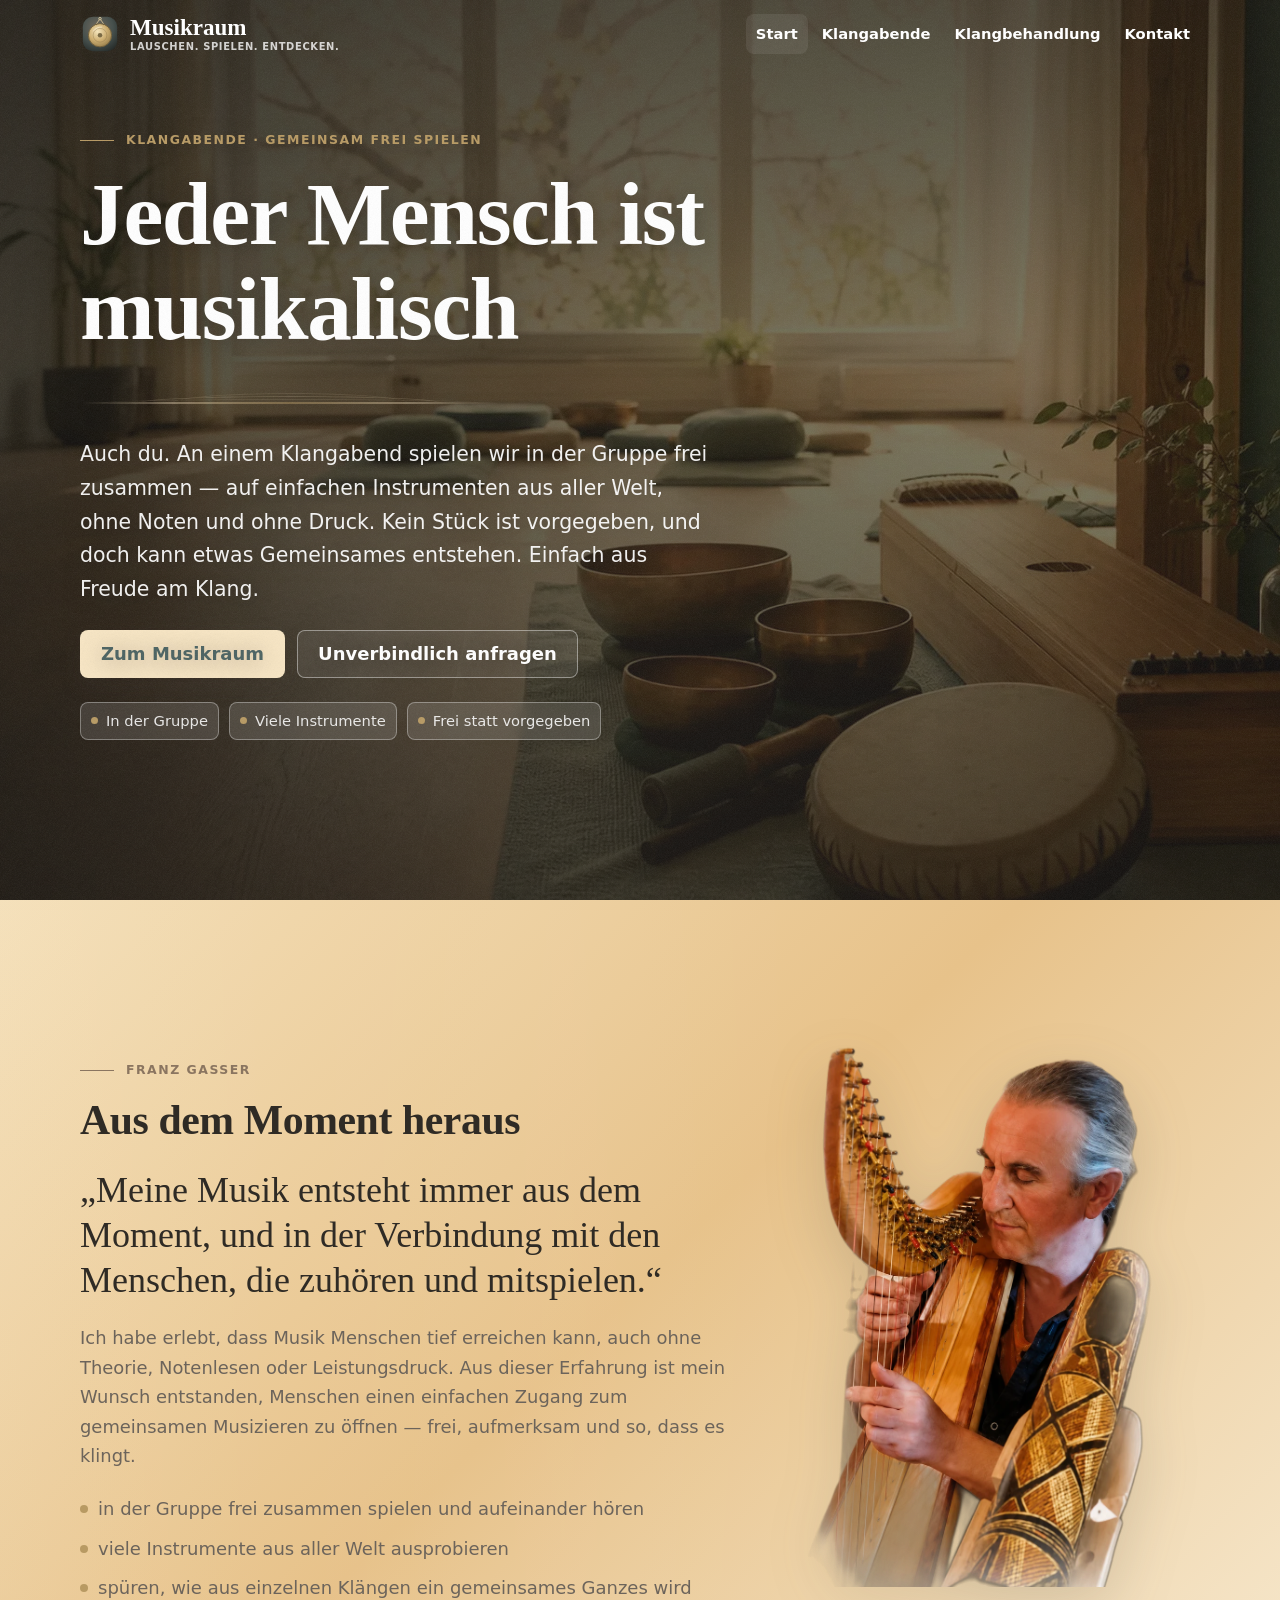
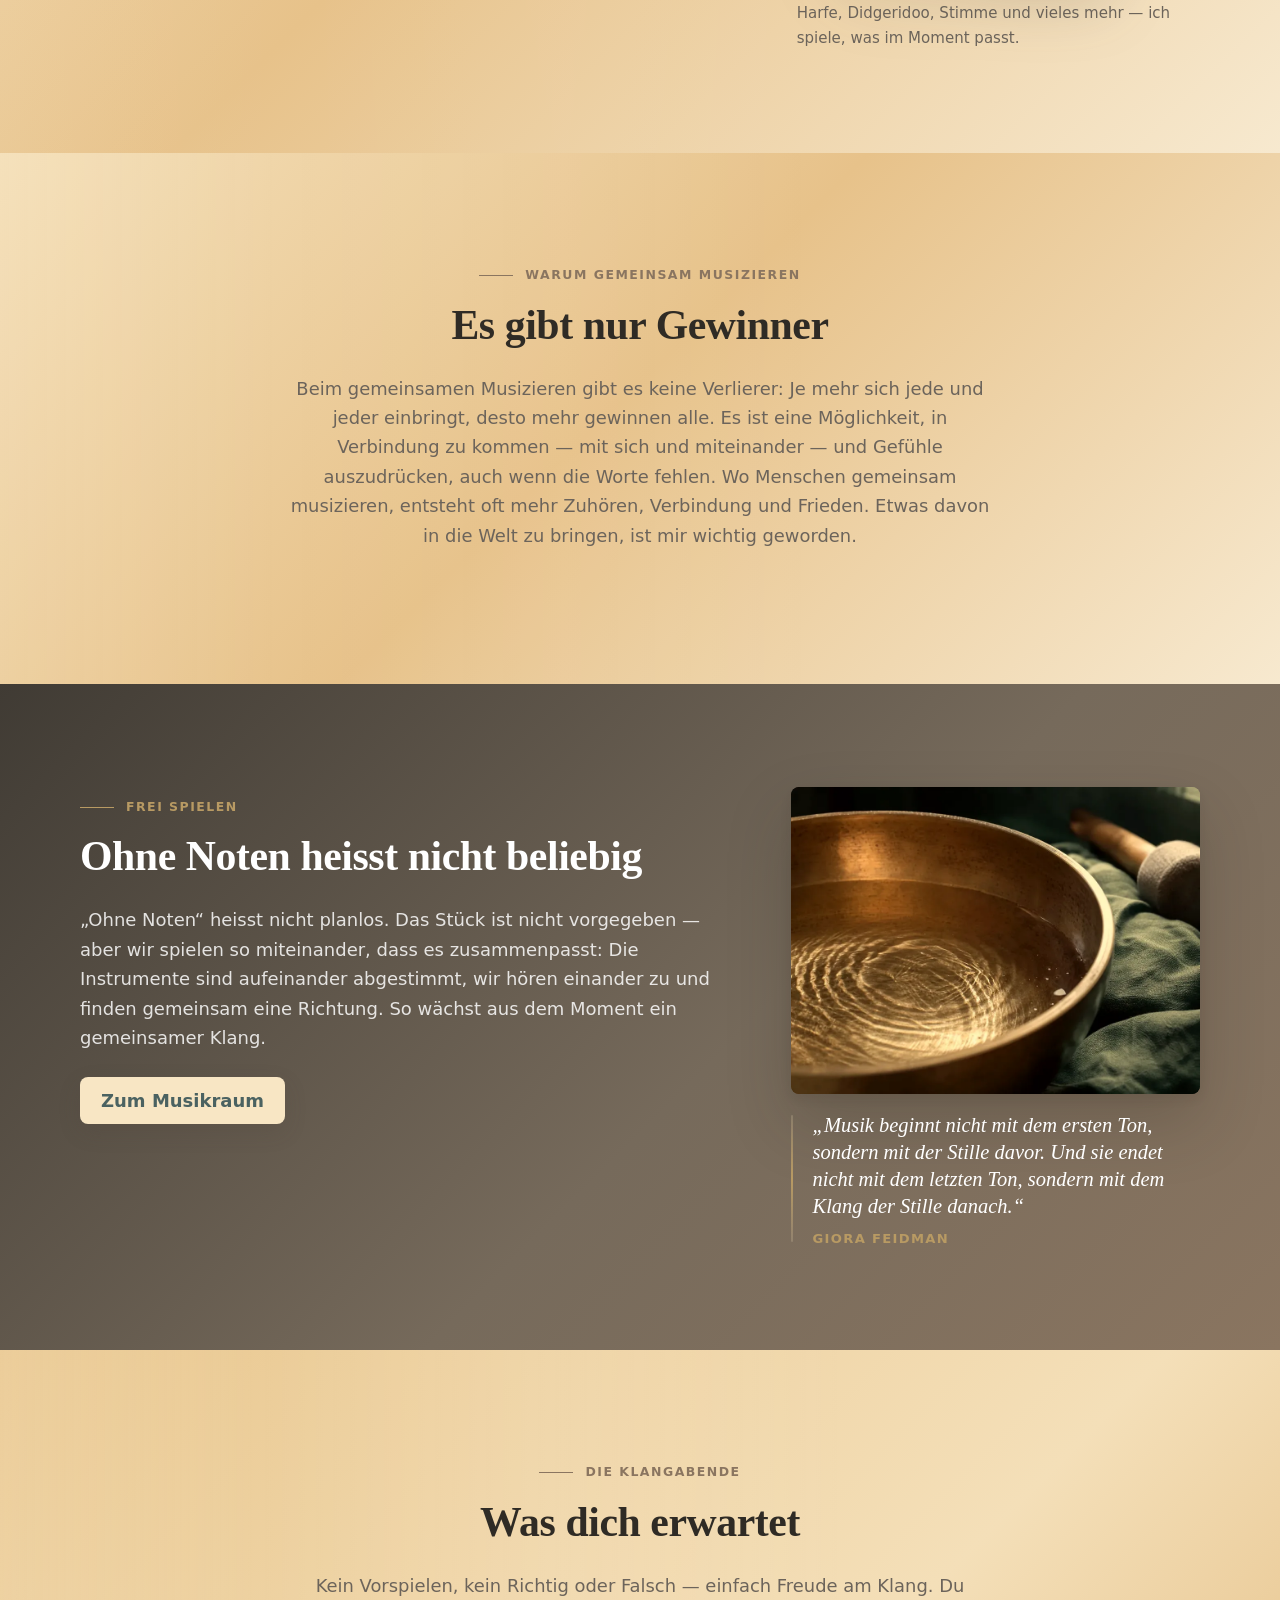
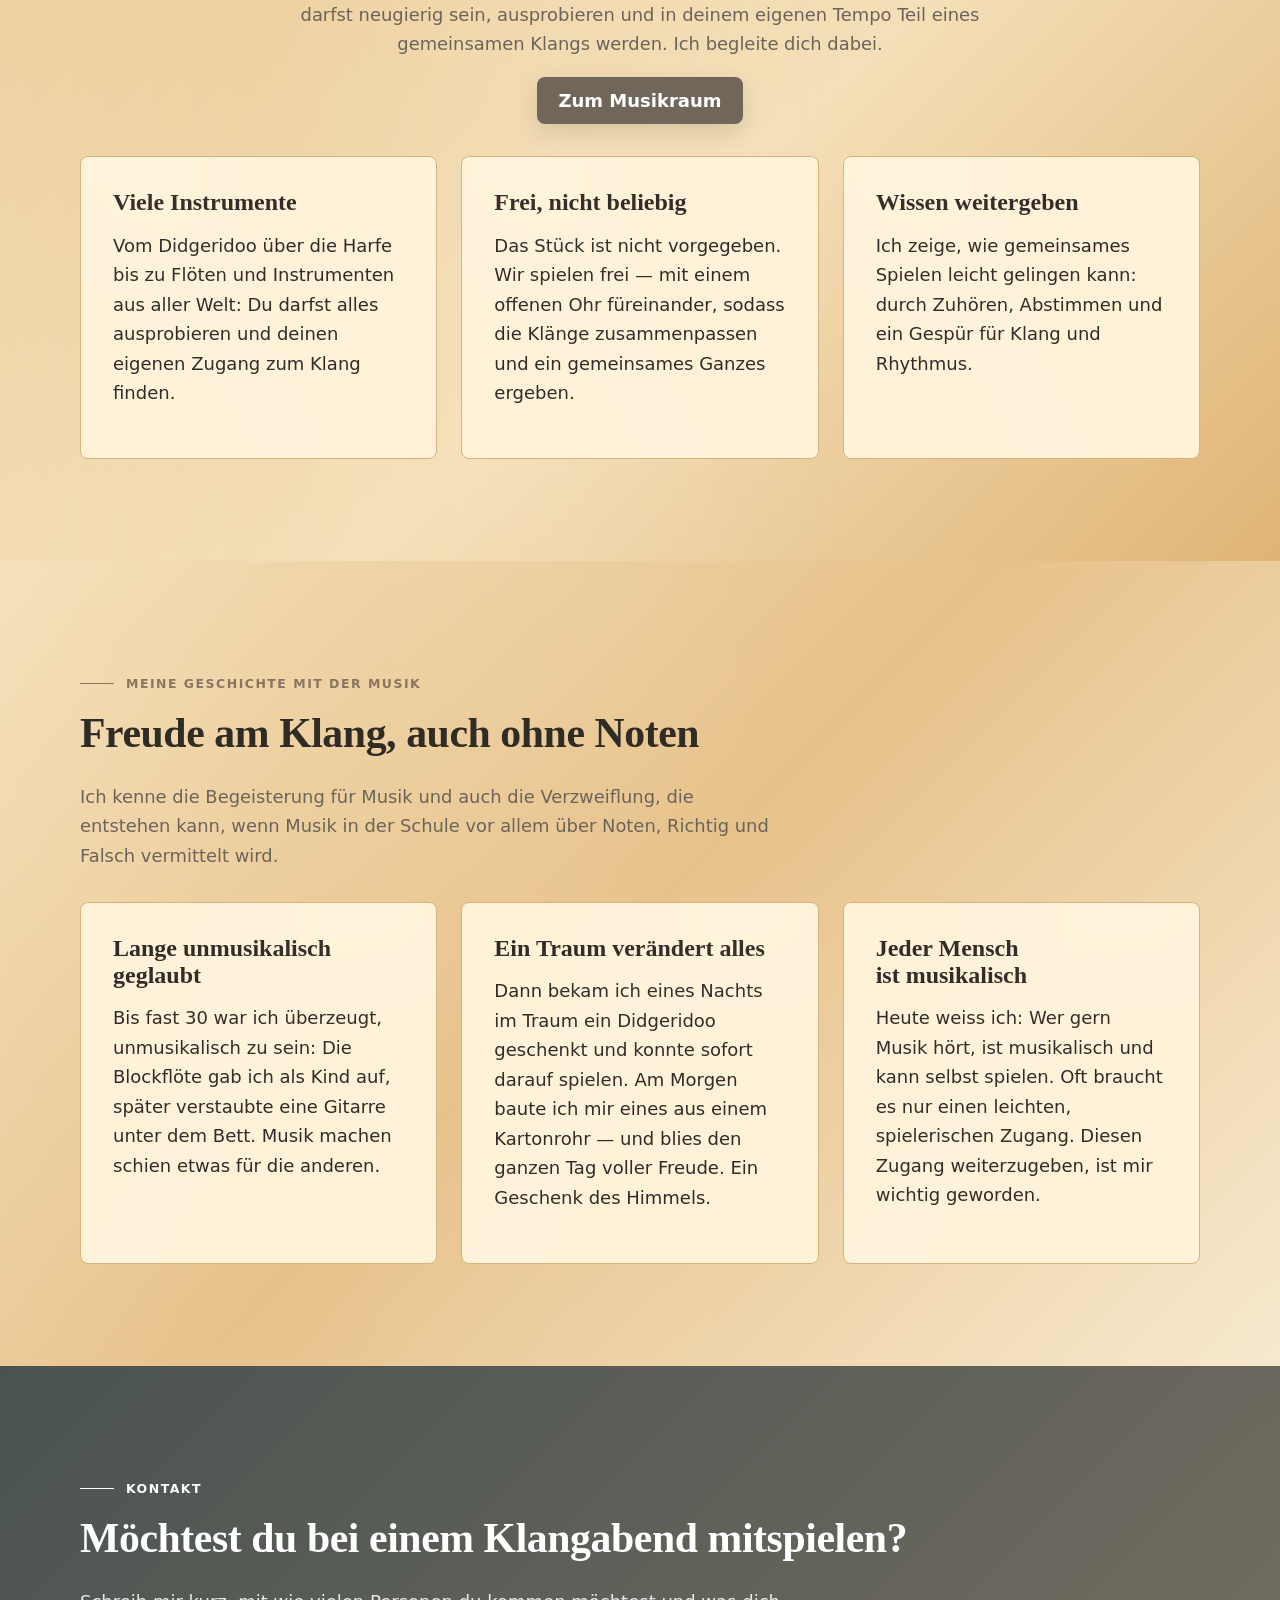
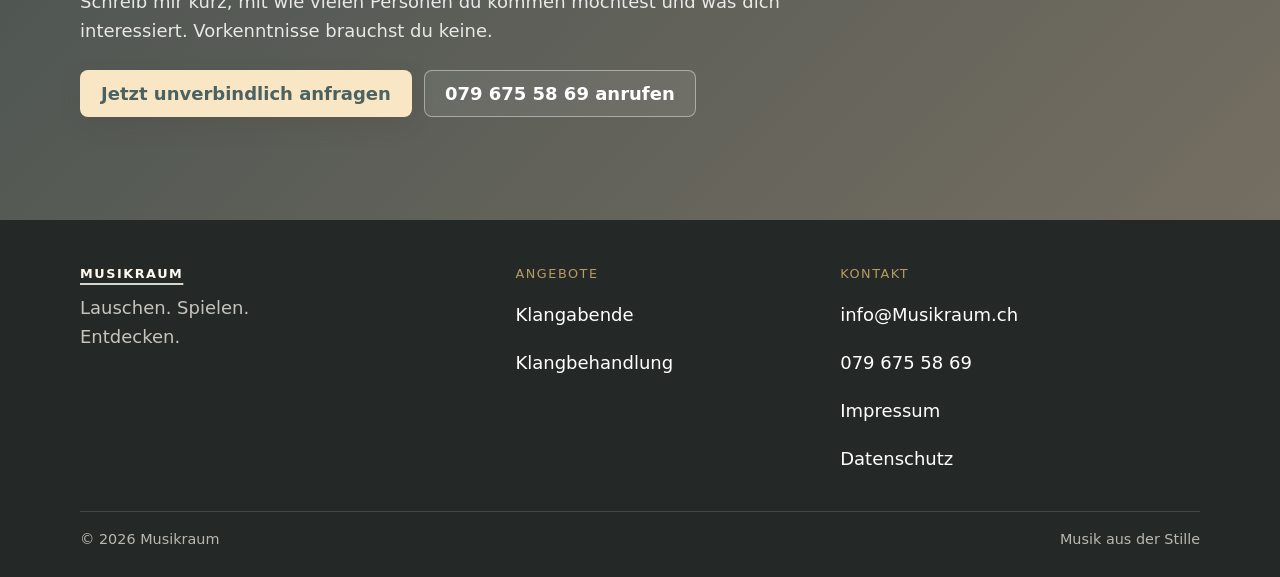
==== index.html @ 071a97ff "Add files via upload" ====
﻿<!DOCTYPE html>
<html lang="de-CH">
<head>
<meta charset="UTF-8">
<meta name="viewport" content="width=device-width, initial-scale=1.0, viewport-fit=cover">
<meta name="theme-color" content="#f6f1e9">
<title>Musikraum | Gemeinsam frei spielen mit Franz Gasser</title>
<meta name="description" content="Franz Gassers Klangabende in Brügg: in der Gruppe viele Instrumente aus aller Welt ausprobieren, aufeinander hören und frei zusammen spielen — einfach aus Freude am Klang.">
<link rel="canonical" href="https://Musikraum.ch/">
<meta property="og:locale" content="de_CH">
<meta property="og:type" content="website">
<meta property="og:title" content="Musikraum | Gemeinsam frei spielen mit Franz Gasser">
<meta property="og:description" content="An den Klangabenden gemeinsam frei spielen: viele Instrumente aus aller Welt ausprobieren, aufeinander hören und einen gemeinsamen Klang entstehen lassen.">
<meta property="og:url" content="https://Musikraum.ch/">
<meta property="og:site_name" content="Musikraum">
<meta property="og:image" content="https://Musikraum.ch/assets/photos/og-klangwelten-wood.jpg?v=3">
<link rel="preload" as="image" href="/assets/photos/hero-klangraum-wood.webp?v=3" type="image/webp">
<link rel="icon" type="image/svg+xml" href="/assets/favicon.svg?v=6">
<link rel="apple-touch-icon" sizes="180x180" href="/assets/apple-touch-icon.png?v=6">
<link rel="manifest" href="/manifest.json">
<script type="application/ld+json">
{
  "@context": "https://schema.org",
  "@type": "ProfessionalService",
  "@id": "https://Musikraum.ch/#business",
  "name": "Musikraum — gemeinsam frei spielen",
  "description": "Klangabende zum gemeinsamen, freien Spielen — viele Instrumente aus aller Welt in Franz Gassers Musikraum in Brügg.",
  "url": "https://Musikraum.ch/",
  "email": "info@Musikraum.ch",
  "telephone": "+41 79 675 58 69",
  "address": {"@type": "PostalAddress", "streetAddress": "Bielstrasse 44", "postalCode": "2555", "addressLocality": "Brügg", "addressCountry": "CH"},
  "image": "https://Musikraum.ch/assets/photos/og-klangwelten-wood.jpg?v=3",
  "slogan": "Lauschen. Spielen. Entdecken.",
  "makesOffer": [
    {
      "@type": "Offer",
      "itemOffered": {
        "@type": "Service",
        "name": "Klangabende — gemeinsam frei spielen",
        "description": "Klangabende in der Gruppe: viele Instrumente aus aller Welt ausprobieren, aufeinander hören und frei zusammen spielen in Franz Gassers Musikraum.",
        "url": "https://Musikraum.ch/Klangabende/"
      }
    }
  ]
}
</script>
<link rel="stylesheet" href="/assets/klang.css?v=68">
</head>
<body>
<a class="skip-link" href="#main">Zum Inhalt springen</a>
<header class="site-header">
  <div class="container site-header__inner">
    <a class="brand" href="/">
      <span class="brand__mark" aria-hidden="true"></span>
      <span class="brand__text"><span class="brand__name">Musikraum</span><span class="brand__sub">Lauschen. Spielen. Entdecken.</span></span>
    </a>
    <button class="nav-toggle" type="button" aria-controls="mobile-menu" aria-label="Menue oeffnen" aria-expanded="false"><span></span><span></span><span></span></button><span class="mobile-menu-backdrop" aria-hidden="true"></span><nav class="mobile-menu" aria-hidden="true" id="mobile-menu" aria-label="Mobile Navigation" hidden>
      <a href="/" aria-current="page">Start</a>
      <a href="/Klangabende/">Klangabende</a><a href="/angebote/klangbehandlung/">Klangbehandlung</a>
      <a href="#kontakt">Kontakt</a>
    </nav><nav class="nav" id="primary-navigation" aria-label="Hauptnavigation">
      <a href="/" aria-current="page">Start</a>
      <a href="/Klangabende/">Klangabende</a><a href="/angebote/klangbehandlung/">Klangbehandlung</a>
      <a href="#kontakt">Kontakt</a>
    </nav>
  </div>
</header>
<main id="main">
  <section class="hero">
    <div class="container hero__grid">
      <div class="hero__inner">
        <span class="eyebrow">Klangabende · gemeinsam frei spielen</span>
        <h1 class="hero__title">Jeder Mensch ist <span class="hero__title-word">musikalisch</span></h1>
        <div class="hero__resonance" aria-hidden="true"><span></span><span></span><span></span></div>
        <p class="hero__lead">Auch du. An einem Klangabend spielen wir in der Gruppe frei zusammen — auf einfachen Instrumenten aus aller Welt, ohne Noten und ohne Druck. Kein Stück ist vorgegeben, und doch kann etwas Gemeinsames entstehen. Einfach aus Freude am Klang.</p>
        <div class="hero__actions">
          <a class="btn btn--primary" href="/Klangabende/">Zum Musikraum</a>
          <a class="btn btn--ghost" href="#kontakt">Unverbindlich anfragen</a>
        </div>
        <div class="hero__notes" aria-label="Die Klangabende auf einen Blick">
          <span>In der Gruppe</span>
          <span>Viele Instrumente</span>
          <span>Frei statt vorgegeben</span>
        </div>
      </div>
    </div>
  </section>

  <section class="section welcome" aria-labelledby="welcome-title">
    <div class="container">
      <div class="welcome__text">
        <span class="eyebrow">Franz Gasser</span>
        <h2 id="welcome-title">Aus dem Moment heraus</h2>
        <p class="welcome__quote">„Meine Musik entsteht immer aus dem Moment, und in der Verbindung mit den Menschen, die zuhören und mitspielen.“</p>
        <p class="lead">Ich habe erlebt, dass Musik Menschen tief erreichen kann, auch ohne Theorie, Notenlesen oder Leistungsdruck. Aus dieser Erfahrung ist mein Wunsch entstanden, Menschen einen einfachen Zugang zum gemeinsamen Musizieren zu öffnen — frei, aufmerksam und so, dass es klingt.</p>
        <ul class="moment-list">
          <li>in der Gruppe frei zusammen spielen und aufeinander hören</li>
          <li>viele Instrumente aus aller Welt ausprobieren</li>
          <li>spüren, wie aus einzelnen Klängen ein gemeinsames Ganzes wird</li>
        </ul>
      </div>
      <figure class="welcome__image welcome__image--cutout">
        <img src="/assets/photos/franz-gasser-harfe-didgeridoo-cutout.webp?v=2" width="866" height="1255" alt="Franz Gasser mit Harfe und Didgeridoo" loading="lazy" decoding="async">
        <figcaption class="welcome__caption">Harfe, Didgeridoo, Stimme und vieles mehr — ich spiele, was im Moment passt.</figcaption>
      </figure>
    </div>
  </section>

  <section class="section"><div class="container">
    <div class="section-head section-head--center">
      <span class="eyebrow">Warum gemeinsam musizieren</span>
      <h2>Es gibt nur Gewinner</h2>
      <p class="lead">Beim gemeinsamen Musizieren gibt es keine Verlierer: Je mehr sich jede und jeder einbringt, desto mehr gewinnen alle. Es ist eine Möglichkeit, in Verbindung zu kommen — mit sich und miteinander — und Gefühle auszudrücken, auch wenn die Worte fehlen. Wo Menschen gemeinsam musizieren, entsteht oft mehr Zuhören, Verbindung und Frieden. Etwas davon in die Welt zu bringen, ist mir wichtig geworden.</p>
    </div>
  </div></section>

  <section class="sound-band" aria-labelledby="frei-title">
    <div class="container">
      <div>
        <span class="eyebrow">Frei spielen</span>
        <h2 id="frei-title">Ohne Noten heisst nicht beliebig</h2>
        <p>„Ohne Noten“ heisst nicht planlos. Das Stück ist nicht vorgegeben — aber wir spielen so miteinander, dass es zusammenpasst: Die Instrumente sind aufeinander abgestimmt, wir hören einander zu und finden gemeinsam eine Richtung. So wächst aus dem Moment ein gemeinsamer Klang.</p>
        <div class="hero__actions"><a class="btn btn--primary" href="/Klangabende/">Zum Musikraum</a></div>
      </div>
      <figure class="sound-band__media">
        <picture>
          <source srcset="/assets/photos/obertoene-klangschale-wood.webp?v=3" type="image/webp">
          <img src="/assets/photos/obertoene-klangschale-wood.jpg?v=3" width="1000" height="750" alt="Klangschale mit sichtbaren Schwingungen" loading="lazy" decoding="async">
        </picture>
        <figcaption class="quote quote--moment">„Musik beginnt nicht mit dem ersten Ton, sondern mit der Stille davor. Und sie endet nicht mit dem letzten Ton, sondern mit dem Klang der Stille danach.“<br><span class="quote__credit">Giora Feidman</span></figcaption>
      </figure>
    </div>
  </section>

  <section class="section section--soft" id="angebote" aria-labelledby="Seminar-title">
    <div class="container">
      <div class="section-head section-head--center">
        <span class="eyebrow">Die Klangabende</span>
        <h2 id="Seminar-title">Was dich erwartet</h2>
        <p class="lead">Kein Vorspielen, kein Richtig oder Falsch — einfach Freude am Klang. Du darfst neugierig sein, ausprobieren und in deinem eigenen Tempo Teil eines gemeinsamen Klangs werden. Ich begleite dich dabei.</p>
        <a class="btn btn--primary" href="/Klangabende/">Zum Musikraum</a>
      </div>
      <div class="grid grid--3">
        <article class="card">
          <h3>Viele Instrumente</h3>
          <p>Vom Didgeridoo über die Harfe bis zu Flöten und Instrumenten aus aller Welt: Du darfst alles ausprobieren und deinen eigenen Zugang zum Klang finden.</p>
        </article>
        <article class="card">
          <h3>Frei, nicht beliebig</h3>
          <p>Das Stück ist nicht vorgegeben. Wir spielen frei — mit einem offenen Ohr füreinander, sodass die Klänge zusammenpassen und ein gemeinsames Ganzes ergeben.</p>
        </article>
        <article class="card">
          <h3>Wissen weitergeben</h3>
          <p>Ich zeige, wie gemeinsames Spielen leicht gelingen kann: durch Zuhören, Abstimmen und ein Gespür für Klang und Rhythmus.</p>
        </article>
      </div>
    </div>
  </section>

  <section class="section" aria-labelledby="franz-musik-title">
    <div class="container">
      <div class="section-head">
        <span class="eyebrow">Meine Geschichte mit der Musik</span>
        <h2 id="franz-musik-title">Freude am Klang, auch ohne Noten</h2>
        <p class="lead">Ich kenne die Begeisterung für Musik und auch die Verzweiflung, die entstehen kann, wenn Musik in der Schule vor allem über Noten, Richtig und Falsch vermittelt wird.</p>
      </div>
      <div class="grid grid--3">
        <article class="card">
          <h3>Lange unmusikalisch geglaubt</h3>
          <p>Bis fast 30 war ich überzeugt, unmusikalisch zu sein: Die Blockflöte gab ich als Kind auf, später verstaubte eine Gitarre unter dem Bett. Musik machen schien etwas für die anderen.</p>
        </article>
        <article class="card">
          <h3>Ein Traum verändert alles</h3>
          <p>Dann bekam ich eines Nachts im Traum ein Didgeridoo geschenkt und konnte sofort darauf spielen. Am Morgen baute ich mir eines aus einem Kartonrohr — und blies den ganzen Tag voller Freude. Ein Geschenk des Himmels.</p>
        </article>
        <article class="card">
          <h3>Jeder Mensch ist musikalisch</h3>
          <p>Heute weiss ich: Wer gern Musik hört, ist musikalisch und kann selbst spielen. Oft braucht es nur einen leichten, spielerischen Zugang. Diesen Zugang weiterzugeben, ist mir wichtig geworden.</p>
        </article>
      </div>
    </div>
  </section>

  <section class="cta" id="kontakt" aria-labelledby="kontakt-title">
    <div class="container">
      <span class="eyebrow">Kontakt</span>
      <h2 id="kontakt-title">Möchtest du bei einem Klangabend mitspielen?</h2>
      <p>Schreib mir kurz, mit wie vielen Personen du kommen möchtest und was dich interessiert. Vorkenntnisse brauchst du keine.</p>
      <div class="hero__actions">
        <a class="btn btn--primary" href="mailto:info@Musikraum.ch?subject=Anfrage%20Klangabende%20Musikraum&body=Hallo%0D%0A%0D%0Aich%20interessiere%20mich%20f%C3%BCr%20die%20Klangabende.%0D%0A%0D%0AAnzahl%20Personen%3A%20%0D%0AWunschtermin%20%2F%20Zeitraum%3A%20%0D%0A%0D%0AFrage%20%2F%20Anliegen%3A%20%0D%0A%0D%0AFreundliche%20Gr%C3%BCsse">Jetzt unverbindlich anfragen</a>
        <a class="btn btn--ghost" href="tel:+41796755869">079 675 58 69 anrufen</a>
      </div>
    </div>
  </section>
</main>
<footer class="site-footer">
  <div class="container">
    <div class="footer-grid">
      <div class="footer-brand">
        <p class="footer-heading"><a class="footer-home" href="/" aria-current="page">Musikraum</a></p>
        <p>Lauschen. Spielen. Entdecken.</p>
      </div>
      <nav aria-label="Footer Angebote"><p class="footer-heading">Angebote</p><p><a href="/Klangabende/">Klangabende</a><a href="/angebote/klangbehandlung/">Klangbehandlung</a></p></nav>
      <nav aria-label="Footer Kontakt und Recht">
        <p class="footer-heading">Kontakt</p>
        <p><a href="mailto:info@Musikraum.ch">info@Musikraum.ch</a><a href="tel:+41796755869">079 675 58 69</a><a href="/impressum.html">Impressum</a><a href="/datenschutz.html">Datenschutz</a></p>
      </nav>
    </div>
    <div class="footer-bottom"><span>© <span id="year">2026</span> Musikraum</span><span>Musik aus der Stille</span></div>
  </div>
</footer>
<script defer src="/assets/site.js?v=2"></script>
<script defer src="https://app.gasserwerk.ch/tracker.js" data-api-key="cmpzc204i0001nn2wg8k3ssg3"></script>
<script defer src="https://app.gasserwerk.ch/widget.js" data-api-key="cmpzc204i0001nn2wg8k3ssg3" data-mode="fab"></script>
</body>
</html>
---- assets/klang.css ----
/* =====================================================================
   RESPONSIVE-METHODE (verbindlich) — damit Optimierungen auf ALLEN Screens greifen
   1) Fluid zuerst: Grössen/Abstände via clamp() — skaliert ohne Breakpoint.
   2) Nur ZWEI Breakpoints, sonst keine:
        @media(max-width:920px)  Tablet/Touch: Layout stapelt, Nav wird mobil,
                                 grid--3 -> 2 Spalten, grid-12/splits -> 1 Spalte,
                                 feste Hintergründe -> absolut, Grain/Sheen sanfter.
        @media(max-width:560px)  Phone: Karten-Grids -> 1 Spalte, Phone-Feinschliff.
   3) Eine Optimierung gilt für ALLE betroffenen Komponenten gemeinsam
      (nicht pro Einzel-Breakpoint duplizieren, keine neuen Schwellen erfinden).
   Guard: node _workshop/scripts/check-breakpoints.js  (läuft auch in validate-html.js)
   ===================================================================== */
*,*::before,*::after{box-sizing:border-box}
:root{--grain:url("data:image/svg+xml,%3Csvg%20xmlns%3D'http%3A%2F%2Fwww.w3.org%2F2000%2Fsvg'%20width%3D'160'%20height%3D'160'%3E%3Cfilter%20id%3D'g'%3E%3CfeTurbulence%20type%3D'fractalNoise'%20baseFrequency%3D'1.4'%20numOctaves%3D'2'%20stitchTiles%3D'stitch'%2F%3E%3CfeColorMatrix%20type%3D'saturate'%20values%3D'0'%2F%3E%3C%2Ffilter%3E%3Crect%20width%3D'100%25'%20height%3D'100%25'%20filter%3D'url(%23g)'%2F%3E%3C%2Fsvg%3E");
  --ink:#2f2b25;--muted:#6c645b;--paper:#f1d9ad;--paper-soft:#e6c48d;--surface:#fff3dd;
  --forest:#70675a;--forest-dark:#403b34;--moss:#9d998b;--clay:#8a7560;--gold:#b89a63;--accent:#587271;--accent-dark:#4b6261;
  --cream:#f8e6c4;--border:#d3b47e;--radius:8px;--header-h:68px;--reading-measure:64ch;--section-py:clamp(64px,8vw,118px);--s-1:4px;--s-2:8px;--s-3:12px;--s-4:16px;--s-5:24px;--s-6:32px;--s-7:48px;--s-8:64px;--s-9:96px;--s-10:128px;--golden:1.618;
  --shadow:0 2px 6px rgba(74,65,56,.05),0 14px 36px rgba(74,65,56,.11);--shadow-strong:0 4px 12px rgba(42,35,28,.09),0 28px 64px rgba(42,35,28,.22);
  --font-display:"Iowan Old Style","Palatino Linotype",Palatino,Georgia,"Times New Roman",serif;
  --font-body:system-ui,-apple-system,BlinkMacSystemFont,"Segoe UI",Roboto,Arial,sans-serif;
  --hero-overlay:linear-gradient(90deg,rgba(20,19,17,.76),rgba(34,29,24,.56) 48%,rgba(20,19,17,.42)),linear-gradient(180deg,rgba(20,19,17,.56),rgba(20,19,17,.18) 42%,rgba(20,19,17,.52));
}
html{scroll-behavior:smooth;overscroll-behavior:none;scroll-padding-top:calc(var(--header-h) + var(--s-3));overflow-x:hidden}
body{margin:0;max-width:100%;overflow-x:hidden;font-family:var(--font-body);font-size:18px;line-height:1.64;color:var(--ink);background:linear-gradient(90deg,rgba(255,250,238,0.184),transparent 18%,rgba(255,244,222,0.104) 34%,transparent 56%),linear-gradient(135deg,#f6e4c2,#e8c38b 42%,#f7e8cb 70%,#dfb878);-webkit-font-smoothing:antialiased;text-rendering:optimizeLegibility}
a{color:var(--accent);text-decoration:none}
a:hover{text-decoration:underline;text-underline-offset:3px}
img,svg{display:block;max-width:100%}
picture{display:block}
.container{width:min(1120px,calc(100% - 40px));margin:0 auto}
.skip-link{position:fixed;left:12px;top:12px;z-index:100;transform:translateY(-140%);display:inline-flex;align-items:center;min-height:44px;padding:10px 14px;background:var(--forest-dark);color:white;border-radius:var(--radius)}
.skip-link:focus{transform:translateY(0)}
.site-header{--header-bg:0;--header-line:0;--header-shadow:0;--header-blur:0px;--header-text:255,255,255;--header-muted:255,255,255;--mobile-nav:0;position:fixed;top:0;left:0;right:0;z-index:1000;background:rgba(248,230,196,var(--header-bg));border-bottom:1px solid rgba(180,129,65,var(--header-line));box-shadow:0 8px 24px rgba(42,35,28,var(--header-shadow));transition:background-color .08s linear,border-color .08s linear,box-shadow .08s linear;backdrop-filter:blur(var(--header-blur));-webkit-backdrop-filter:blur(var(--header-blur))}
.site-header__inner{min-height:68px;display:flex;align-items:center;gap:24px}
.brand{display:flex;align-items:center;gap:10px;min-height:44px;color:rgb(var(--header-text));font-weight:700;min-width:max-content;transition:color .12s linear}
.brand:hover{text-decoration:none}
.brand__mark{width:40px;height:40px;flex:0 0 40px;border-radius:12px;background:url("/assets/favicon.svg?v=6") center/contain no-repeat;box-shadow:0 5px 16px rgba(36,41,39,.1)}
.brand__text{display:grid;line-height:1}
.brand__name{font-family:var(--font-display);font-size:clamp(1.34rem,1.8vw,1.6rem);font-weight:700;letter-spacing:0;line-height:1.08}
.brand__sub{font-size:.62rem;letter-spacing:.065em;text-transform:uppercase;color:rgba(var(--header-muted),.78);font-weight:700;line-height:1.1;margin-top:3px;transition:color .12s linear}
.nav{margin-left:auto;display:flex;align-items:center;gap:4px}
.nav a{display:inline-flex;align-items:center;min-height:40px;padding:8px 10px;border-radius:var(--radius);color:rgb(var(--header-text));font-size:.92rem;font-weight:600;white-space:nowrap}
.nav a{transition:background-color .18s linear,color .12s linear,transform .25s ease}
.nav a:hover,.nav a[aria-current="page"]{background:rgba(255,255,255,calc(.08 + var(--header-bg) * .28));color:rgb(var(--header-text));text-decoration:none}
.nav-toggle{display:none}
.mobile-menu{display:none}
.mobile-menu-backdrop{display:none}
.btn{display:inline-flex;align-items:center;justify-content:center;gap:8px;min-height:46px;padding:12px 20px;border-radius:var(--radius);border:1px solid transparent;font-weight:700;text-decoration:none;line-height:1.2;transition:background-color .28s ease,box-shadow .28s ease,transform .28s ease,border-color .28s ease,color .28s ease}
.btn:hover{text-decoration:none}
.btn--primary{background:var(--forest);color:white;box-shadow:0 8px 22px rgba(74,65,56,.16)}
.btn--primary:hover{background:var(--forest-dark);color:white}
.btn--ghost{border-color:rgba(255,255,255,.42);color:white;background:rgba(255,255,255,.08)}
.btn--ghost:hover{background:rgba(255,255,255,.16);color:white}
.section .btn--ghost,.aside .btn--ghost{border-color:var(--border);color:var(--forest-dark);background:rgba(255,250,242,.62)}.hero .btn--primary,.sound-band .btn--primary,.cta .btn--primary{background:var(--cream);color:var(--accent-dark)}.hero .btn--primary:hover,.sound-band .btn--primary:hover,.cta .btn--primary:hover{background:#fff;color:var(--accent-dark)}
.btn:hover{transform:translateY(-1px)}
.hero{position:relative;z-index:0;isolation:isolate;min-height:100svh;display:flex;align-items:center;background:transparent;color:white}
.hero::before{content:"";position:fixed;inset:0;z-index:-2;background:#5e5a4f url("/assets/photos/hero-klangraum-wood.webp?v=3") center 58%/cover no-repeat}
.hero::after{content:"";position:fixed;inset:0;z-index:-1;background:var(--hero-overlay)}
.hero__grid{position:relative;z-index:2;display:grid;grid-template-columns:minmax(0,760px);gap:52px;align-items:center;padding:92px 0 132px}
.hero__inner{max-width:min(760px,100%);text-align:left;text-shadow:0 2px 22px rgba(28,24,20,.34)}
.eyebrow{display:inline-flex;align-items:center;gap:var(--s-3);margin-bottom:var(--s-4);font-size:.78rem;font-weight:800;letter-spacing:.12em;text-transform:uppercase;color:var(--clay)}
.eyebrow::before{content:"";width:34px;height:1px;background:currentColor;flex:0 0 auto}
.hero .eyebrow,.subhero .eyebrow,.sound-band .eyebrow{color:var(--gold)}
.cta .eyebrow{color:white}
h1,h2,h3{font-family:var(--font-display);line-height:1.12;margin:0 0 .6em;color:inherit;text-wrap:balance}
h1{font-size:5.6rem;letter-spacing:-.015em}
h2{font-size:2.85rem;letter-spacing:-.01em}
h3{font-size:1.5rem;letter-spacing:0}
p{margin:0 0 1em}
.hero__lead{font-size:1.28rem;max-width:640px;color:rgba(255,255,255,.94)}
.hero__actions{display:flex;flex-wrap:wrap;justify-content:flex-start;gap:var(--s-3);margin-top:var(--s-5)}
.hero__notes{display:flex;flex-wrap:wrap;gap:10px;margin-top:24px;color:rgba(255,255,255,.88);font-size:.92rem;text-shadow:none}
.hero__notes span{display:inline-flex;align-items:center;gap:8px;min-height:34px;padding:6px 10px;border:1px solid rgba(255,255,255,.34);border-radius:var(--radius);background:rgba(255,255,255,.13);backdrop-filter:blur(8px);-webkit-backdrop-filter:blur(8px)}
.hero__notes span::before{content:"";width:7px;height:7px;border-radius:50%;background:var(--gold)}
.section{--card-light-x:84%;--card-light-y:0%;--card-light-angle:118deg;padding:var(--section-py) 0;background:linear-gradient(90deg,rgba(255,250,238,0.058),transparent 22%,rgba(255,255,255,0.029) 44%,transparent 64%),linear-gradient(135deg,#f4dfb8,#e7c28a 48%,#f7e9cf)}
main>.section:first-child{padding-top:calc(var(--section-py) + var(--header-h))}
main>.hero:first-child+.section,main>.subhero:first-child+.section{padding-top:var(--section-py)}
.section--soft{--card-light-x:18%;--card-light-y:2%;--card-light-angle:64deg;background:linear-gradient(90deg,rgba(255,247,231,0.128),transparent 20%,rgba(255,255,255,0.072) 44%,transparent 66%),linear-gradient(135deg,#e9c78f,#f4dfb8 56%,#dfb475)}
.section-head{max-width:760px;margin-bottom:var(--s-6)}
.section-head--center{text-align:center;margin-left:auto;margin-right:auto}
.section-head--center>*{margin-left:auto;margin-right:auto}
.lead{font-size:1.12rem;color:var(--muted);max-width:62ch}
.section-offset{margin-top:var(--s-6)}
.grid{display:grid;gap:var(--s-5)}
.grid--3{grid-template-columns:repeat(3,minmax(0,1fr))}
.grid--2{grid-template-columns:repeat(2,minmax(0,1fr))}
.card{position:relative;background:#fff2d9;border:1px solid var(--border);border-radius:var(--radius);padding:var(--s-6);box-shadow:none;overflow:hidden}
.card::after{content:"";position:absolute;inset:0;pointer-events:none;background:radial-gradient(circle at var(--card-light-x) var(--card-light-y),rgba(255,255,255,.58),rgba(248,230,196,.28) 24%,transparent 58%),linear-gradient(var(--card-light-angle),transparent 12%,rgba(255,255,255,.22) 46%,rgba(184,154,99,.14) 58%,transparent 86%);opacity:.18;transition:opacity .3s ease;mix-blend-mode:soft-light}
.card--link{display:flex;flex-direction:column;min-height:100%;color:var(--ink)}
.card--link:hover{border-color:var(--border);text-decoration:none}
.card__meta{font-size:.78rem;font-weight:800;letter-spacing:.12em;text-transform:uppercase;color:var(--clay);margin-bottom:14px}
.card__image{width:calc(100% + 64px);max-width:none;height:auto;aspect-ratio:4/3;object-fit:cover;margin:-32px -32px var(--s-5);border-radius:var(--radius) var(--radius) 0 0;background:var(--paper-soft);border-bottom:1px solid var(--border)}
.card__tags{display:flex;flex-wrap:wrap;gap:8px;margin:6px 0 18px}
.card__tags span{display:inline-flex;align-items:center;min-height:30px;padding:5px 9px;border-radius:999px;background:#efd39d;color:var(--forest-dark);font-size:.78rem;font-weight:700}
.card__more{margin-top:auto;font-weight:800;color:var(--accent)}
.card__more::after{content:"";display:inline-block;width:22px;height:1px;margin-left:8px;vertical-align:middle;background:currentColor;transition:width .2s ease}
.card--link:hover .card__more::after{width:34px}
.sound-band{position:relative;padding:var(--section-py) 0;background:linear-gradient(135deg,#403b34,#766a5b 56%,#8a7560);color:white;overflow:hidden}
.sound-band .container{position:relative;display:grid;grid-template-columns:1.618fr 1fr;gap:var(--s-7);align-items:start}
.sound-band p{color:rgba(255,255,255,.84)}
.quote{font-family:var(--font-display);font-style:italic;font-size:1.55rem;line-height:1.32;color:white;margin:0}
.quote--moment{position:relative;padding-left:22px}
.quote--moment::before{content:"";position:absolute;left:0;top:.18em;bottom:.22em;width:2px;border-radius:999px;background:linear-gradient(180deg,rgba(248,230,196,.18),var(--gold),rgba(248,230,196,.18))}
.quote__credit{display:block;margin-top:10px;font-family:var(--font-body);font-style:normal;font-size:.82rem;font-weight:800;letter-spacing:.1em;text-transform:uppercase;color:var(--gold)}
.sound-band__media{margin:0}
.sound-band__media picture{display:block;aspect-ratio:4/3;border-radius:var(--radius);background:url("/assets/photos/obertoene-klangschale-wood.webp?v=3") center/cover no-repeat;box-shadow:var(--shadow-strong);overflow:hidden}
.sound-band__media img{width:100%;height:100%;aspect-ratio:4/3;object-fit:cover;border-radius:var(--radius)}
.sound-band__media .quote{margin-top:18px;font-size:1.28rem}
.subhero{padding:clamp(112px,14vw,170px) 0 clamp(40px,6vw,72px);background:transparent;color:white;position:relative;z-index:0;isolation:isolate}
.subhero::before{content:"";position:fixed;inset:0;z-index:-2;background:#373a36 center/cover no-repeat}.subhero::after{content:"";position:fixed;inset:0;z-index:-1;background:var(--hero-overlay)}
.subhero .container{position:relative;z-index:1}
.subhero__content{text-align:left;text-shadow:0 2px 18px rgba(18,16,13,.5)}
.subhero--klangreise::before{background-image:url("/assets/photos/klangreise-wood.webp?v=3");background-position:center 46%}
.subhero--trommelkreis::before{background-image:url("/assets/photos/trommelkreis-grosse-trommel-wood.webp?v=3");background-position:center 42%}
.subhero--obertoene::before{background-image:url("/assets/photos/obertoene-klangschale-wood.webp?v=3");background-position:center 54%}
.subhero--auftritte{min-height:0;display:block}
.subhero--auftritte .container.subhero__content{width:min(1120px,calc(100% - 40px));max-width:none;margin-left:auto;margin-right:auto;text-align:left}
.subhero--auftritte::before{background-image:url("/assets/photos/franz-auftritte-hero-wood.webp?v=1");background-position:center 44%;background-size:cover}
.page-auftritte .stage-page-bg{display:block;position:fixed;inset:0;z-index:0;pointer-events:none;background:#3b362f}
.page-auftritte .stage-page-bg__image{position:absolute;inset:0;background-size:cover;background-repeat:no-repeat}
.page-auftritte .stage-page-bg::after{content:"";position:absolute;inset:0;z-index:1;background:var(--hero-overlay);pointer-events:none}
.page-auftritte .stage-page-bg__image--top{background-image:url("/assets/photos/franz-auftritte-hero-wood.webp?v=1");background-position:center 44%;opacity:1}
.page-auftritte .stage-page-bg__image--bottom{background-image:url("/assets/photos/franz-auftritte-cta-wood.webp?v=1");background-position:center bottom;opacity:0}
.page-auftritte.stage-bg-bottom .stage-page-bg__image--top{opacity:0}
.page-auftritte.stage-bg-bottom .stage-page-bg__image--bottom{opacity:1}
.page-auftritte.stage-bg-footer .stage-page-bg{visibility:hidden}
.page-auftritte main,.page-auftritte .site-footer{position:relative;z-index:1}
.page-auftritte .subhero--auftritte::before,.page-auftritte .subhero--auftritte::after,.page-auftritte .stage-cta::before,.page-auftritte .stage-cta::after{content:none}
.page-auftritte .subhero--auftritte,.page-auftritte .stage-cta{background:transparent}
.page-auftritte #auftritte-verbinden{min-height:100svh}
.page-grid{display:grid;grid-template-columns:minmax(0,1.618fr) minmax(0,1fr);gap:var(--s-7);align-items:start}
.aside{position:sticky;top:calc(var(--header-h) + var(--s-4));background:linear-gradient(90deg,rgba(255,255,255,0.096),transparent 34%,rgba(255,255,255,0.052) 58%,transparent 76%),linear-gradient(180deg,#fff2d9,#f5dbab);border:1px solid var(--border);border-radius:var(--radius);padding:var(--s-5);box-shadow:0 1px 0 rgba(255,255,255,.82)}
.list{list-style:none;padding-left:0;display:grid;gap:.55em}
.list li{display:flex;align-items:flex-start;gap:10px;color:var(--muted)}.list li::before{content:"";width:7px;height:7px;margin-top:.5em;border-radius:50%;background:var(--gold);flex:0 0 auto}
.overtone-note{background:linear-gradient(90deg,rgba(255,255,255,0.088),transparent 42%),var(--cream);border-left:4px solid var(--gold);padding:var(--s-5);border-radius:0 var(--radius) var(--radius) 0}
.flow + .overtone-note,.grid + .overtone-note{margin-top:var(--s-6)}
.section-spacer{margin-top:var(--s-8)}
.flow{display:grid;gap:var(--s-5)}
.step{display:grid;grid-template-columns:52px 1fr;gap:var(--s-4);padding-bottom:var(--s-5);border-bottom:1px solid var(--border)}
.step:last-child{border-bottom:0;padding-bottom:0}
.step__num{font-family:var(--font-display);font-size:1.8rem;color:var(--clay)}
.step h3,.step p{grid-column:2}
.step p{margin:0}
.facts{margin:0 0 var(--s-5)}
.facts div{display:grid;grid-template-columns:auto 1fr;gap:var(--s-4);padding:var(--s-3) 0;border-bottom:1px solid var(--border)}
.facts div:last-child{border-bottom:0}
.facts dt{font-weight:700;color:var(--forest-dark)}
.facts dd{margin:0;color:var(--muted);text-align:right}
.faq{display:grid;gap:var(--s-4)}
.faq__item{background:linear-gradient(90deg,rgba(255,255,255,0.088),transparent 34%,rgba(255,255,255,0.048) 58%,transparent 76%),linear-gradient(180deg,#fff2d9,#f5dbab);border:1px solid var(--border);border-radius:var(--radius);overflow:hidden}
.faq__item summary{list-style:none;cursor:pointer;display:flex;justify-content:space-between;align-items:center;gap:18px;padding:18px 22px;font-family:var(--font-display);font-size:1.15rem;color:var(--ink)}
.faq__item summary::-webkit-details-marker{display:none}
.faq__item summary::after{content:"+";font-family:var(--font-body);font-size:1.5rem;color:var(--clay);line-height:1;transition:transform .2s ease;flex:0 0 auto}
.faq__item[open] summary::after{transform:rotate(45deg)}
.faq__item summary:hover{color:var(--forest)}
.faq__answer{padding:0 22px 20px}
.faq__answer p{margin:0;color:var(--muted)}
.faq__item>p{margin:0;padding:0 22px 20px;color:var(--muted)}
.cta{padding:var(--section-py) 0;background:linear-gradient(135deg,#4a5350,#756e62);color:white;text-align:center}
.cta p{color:rgba(255,255,255,.86);max-width:720px;margin-left:auto;margin-right:auto}
.cta .hero__actions{justify-content:center}
.stage-cta{min-height:clamp(420px,56svh,560px);display:flex;align-items:center;position:relative;z-index:1;isolation:isolate;padding:clamp(52px,7vw,78px) 0;overflow:hidden;color:white;text-align:left;background:transparent}
.stage-cta::before{content:none}
.stage-cta::after{content:"";position:absolute;inset:0;z-index:-1;background:var(--hero-overlay)}
.stage-cta__content{display:grid;justify-items:start}
.stage-cta .hero__actions{justify-content:flex-start}
.stage-cta h2{max-width:760px;color:white;text-shadow:0 2px 20px rgba(31,27,22,.38)}
.stage-cta p{max-width:680px;color:rgba(255,255,255,.9);text-shadow:0 1px 18px rgba(31,27,22,.36)}
.stage-cta .eyebrow{color:var(--gold)}
.stage-cta .btn--primary{margin-top:0;background:var(--cream);color:var(--accent-dark)}
.stage-cta .btn--primary:hover{background:white;color:var(--accent-dark)}
.site-footer{background:#242927;color:rgba(255,250,242,.84);padding:44px 0 26px;position:relative;z-index:1}
.footer-grid{display:grid;grid-template-columns:minmax(0,1.4fr) minmax(0,1fr) minmax(0,1.3fr);gap:clamp(var(--s-5),4vw,var(--s-7));align-items:start}
.site-footer .footer-heading{font-family:var(--font-body);font-size:.8rem;letter-spacing:.12em;text-transform:uppercase;color:var(--gold);margin:0 0 var(--s-2)}
.site-footer a{color:white}
.site-footer .footer-home{color:var(--gold)}
.site-footer a[aria-current="page"]{color:#fffaf2;text-decoration:underline;text-decoration-thickness:2px;text-underline-offset:5px;text-decoration-color:rgba(255,250,242,.82);font-weight:800}
.footer-grid p{margin:0;color:rgba(255,250,242,.74)}
.footer-brand p{max-width:220px}
.footer-grid nav p{display:grid;gap:4px;margin:0}
.footer-grid nav a,.footer-bottom a{display:inline-flex;align-items:center;min-height:44px}
.footer-bottom{border-top:1px solid rgba(255,255,255,.14);margin-top:30px;padding-top:16px;display:flex;justify-content:space-between;gap:18px;flex-wrap:wrap;font-size:.9rem;color:rgba(255,250,242,.68)}
@media(max-width:920px){
  :root{--header-h:64px}
  body{font-size:17px;padding-bottom:0}
  .site-header{bottom:0;background:transparent;border-bottom:0;box-shadow:none;backdrop-filter:none;-webkit-backdrop-filter:none;pointer-events:none}
  .site-header__inner{position:fixed;top:0;left:0;right:0;width:100%;max-width:none;min-height:64px;margin:0;padding:8px 16px;align-items:center;justify-content:space-between;gap:16px;background:rgba(248,230,196,var(--header-bg));border-bottom:1px solid rgba(180,129,65,var(--header-line));box-shadow:0 8px 24px rgba(42,35,28,var(--header-shadow))}
  .brand{pointer-events:auto}
  .nav-toggle{pointer-events:auto;display:inline-flex;flex:0 0 44px;width:44px;height:44px;align-items:center;justify-content:center;gap:4px;flex-direction:column;border:1px solid rgba(var(--header-text),.34);border-radius:var(--radius);background:rgba(255,255,255,calc(.08 + var(--header-bg) * .42));color:rgb(var(--header-text));padding:0;cursor:pointer;transition:background-color .16s linear,border-color .16s linear,color .12s linear}
  .nav-toggle span{width:20px;height:2px;border-radius:999px;background:currentColor;transition:transform .24s ease,opacity .2s ease}
  .site-header.mobile-menu-open .nav-toggle span:nth-child(1){transform:translateY(6px) rotate(45deg)}
  .site-header.mobile-menu-open .nav-toggle span:nth-child(2){opacity:0}
  .site-header.mobile-menu-open .nav-toggle span:nth-child(3){transform:translateY(-6px) rotate(-45deg)}
  .mobile-menu-backdrop{position:fixed;inset:64px 0 0;z-index:1001;display:block;background:rgba(32,28,23,.001);opacity:0;visibility:hidden;transition:opacity .24s ease,visibility .24s ease;pointer-events:none}
  .site-header.mobile-menu-open .mobile-menu-backdrop{opacity:1;visibility:visible;pointer-events:auto}
  .mobile-menu{pointer-events:auto;position:fixed;top:64px;left:50%;right:auto;width:min(1120px,calc(100vw - 32px));z-index:1002;display:grid;gap:2px;padding:10px 12px 14px;background:rgba(248,230,196,.94);border:1px solid rgba(180,129,65,.24);border-top:0;border-radius:0 0 var(--radius) var(--radius);box-shadow:0 18px 34px rgba(42,35,28,.16);opacity:0;transform:translate(-50%,-8px);visibility:hidden;transition:opacity .22s ease,transform .22s ease,visibility .22s ease;backdrop-filter:blur(16px);-webkit-backdrop-filter:blur(16px)}
  .mobile-menu:not([hidden]){opacity:1;transform:translate(-50%,0);visibility:visible}
  .mobile-menu a{display:flex;align-items:center;min-height:44px;padding:9px 10px;border-radius:var(--radius);color:var(--forest-dark);font-weight:700}
  .mobile-menu a:hover,.mobile-menu a[aria-current="page"]{background:rgba(255,255,255,.6);color:var(--forest-dark);text-decoration:none}
  .nav{position:fixed;top:auto;left:0;right:0;bottom:-6px;z-index:1001;margin-left:0;display:flex;gap:4px;overflow-x:auto;padding:8px max(12px,env(safe-area-inset-left)) calc(14px + env(safe-area-inset-bottom)) max(12px,env(safe-area-inset-right));border-top:1px solid rgba(180,129,65,var(--header-line));background:rgba(248,230,196,var(--header-bg));box-shadow:0 -8px 24px rgba(42,35,28,var(--header-shadow));opacity:var(--mobile-nav);transform:translateY(calc((1 - var(--mobile-nav))*34px));transition:opacity .22s ease,transform .26s ease,bottom .18s ease,background-color .08s linear,border-color .08s linear,box-shadow .08s linear;backdrop-filter:blur(var(--header-blur));-webkit-backdrop-filter:blur(var(--header-blur));scrollbar-width:none;pointer-events:auto}
  .site-header:not(.show-mobile-nav) .nav{pointer-events:none}
  .site-header.footer-in-view .nav{pointer-events:none}
  .nav::-webkit-scrollbar{display:none}
  .nav a{flex:0 0 auto;min-height:44px;padding:8px 11px;color:rgb(var(--header-text));font-size:.86rem}
  .nav a:hover,.nav a[aria-current="page"]{background:rgba(255,255,255,calc(.08 + var(--header-bg) * .28));color:rgb(var(--header-text))}
  .site-footer{padding-bottom:calc(88px + env(safe-area-inset-bottom))}
  .hero{min-height:auto;align-items:stretch}
  .hero__grid{grid-template-columns:1fr;padding:92px 0;gap:36px}
  .sound-band .container,.page-grid,.footer-grid,.welcome .container,.split-golden,.split-golden--reverse{grid-template-columns:1fr}
  .grid--3{grid-template-columns:repeat(2,minmax(0,1fr))}
  .grid-12{grid-template-columns:1fr}
  .grid-12>[class*="col-"]{grid-column:1/-1}
  .hero::before,.hero::after,.subhero::before,.subhero::after{position:absolute}
  .aside{position:static}
  h1{font-size:4.1rem}
  h2{font-size:2.35rem}
  .hero__lead{font-size:1.16rem}
  .quote{font-size:1.35rem}
  .subhero--auftritte{min-height:0}
  .subhero--auftritte::before{background-position:54% 18%}
  .stage-cta{min-height:clamp(390px,54svh,520px)}
  .stage-cta::before{background-position:56% bottom;background-size:cover}
}
@media(max-width:560px){
  :root{--header-h:62px}
  .site-header__inner{width:100%;max-width:none;min-height:62px;padding-left:16px;padding-right:16px}
  .container{width:min(100% - 32px,1120px)}
  .site-header__inner{width:100%;max-width:none}
  .brand{gap:9px;min-height:44px}
  .brand__mark{width:38px;height:38px;flex-basis:38px;border-radius:11px}
  .brand__name{font-size:1.2rem}
  .brand__sub{font-size:.56rem;letter-spacing:.045em;margin-top:3px}
  h1{font-size:2.75rem}
  h2{font-size:2rem}
  .welcome__quote{font-size:1.28rem}
  .eyebrow{font-size:.7rem;letter-spacing:.12em;gap:10px}
  .eyebrow::before{width:24px}
  .hero__grid{padding:64px 0 60px}
  .hero__lead{font-size:1.04rem}
  .hero__actions,.cta .hero__actions{display:grid}
  .hero__notes{display:grid;grid-template-columns:1fr;gap:8px;font-size:.86rem}
  .section{padding:56px 0}
  .subhero--auftritte{min-height:0}
  .stage-cta{min-height:420px;padding:46px 0}
  .stage-cta::before{background-position:58% bottom;background-size:cover}
  .card{padding:var(--s-5)}
  .card__image{width:calc(100% + 48px);margin:-24px -24px var(--s-4)}
  .card__tags span{font-size:.74rem}
  .step{grid-template-columns:42px 1fr;gap:14px}
  .grid--2,.grid--3{grid-template-columns:1fr}
}

::selection{background:rgba(119,101,77,.22);color:var(--ink)}
:focus-visible{outline:2px solid #fff;outline-offset:2px;box-shadow:0 0 0 4px var(--accent-dark);border-radius:3px}
.facts dd{font-variant-numeric:tabular-nums}

/* Seminar-Buchungsseite: DesignSystem-inspirierter Wizard, ohne Backend. */
.booking-shell{display:grid;grid-template-columns:minmax(0,1.08fr) minmax(320px,.92fr);gap:var(--s-7);align-items:start}
.booking-panel{background:linear-gradient(90deg,rgba(255,255,255,.1),transparent 42%),linear-gradient(180deg,#fff2d9,#f5dbab);border:1px solid var(--border);border-radius:var(--radius);box-shadow:0 1px 0 rgba(255,255,255,.78);padding:var(--s-6)}
.booking-steps{display:flex;align-items:center;gap:var(--s-3);list-style:none;margin:0 0 var(--s-6);padding:0;flex-wrap:wrap}
.booking-step{display:flex;align-items:center;gap:var(--s-2);color:var(--muted);font-size:.88rem;font-weight:800}
.booking-step__number{width:2rem;height:2rem;display:flex;align-items:center;justify-content:center;border-radius:999px;background:var(--cream);color:var(--forest-dark);border:1px solid var(--border);font-weight:900}
.booking-step[aria-current="step"]{color:var(--ink)}
.booking-step[aria-current="step"] .booking-step__number{background:var(--forest);color:white;border-color:var(--forest)}
.booking-step__divider{flex:1 1 2rem;min-width:2rem;max-width:5rem;height:1px;background:var(--border)}
.booking-form{display:grid;gap:var(--s-5)}
.booking-field{display:grid;gap:var(--s-2)}
.booking-field__label{font-size:.82rem;font-weight:800;color:var(--forest-dark)}
.booking-field__hint{font-size:.86rem;color:var(--muted);margin:0}
.booking-input,.booking-select,.booking-textarea{width:100%;border:1px solid var(--border);border-radius:var(--radius);background:#fffaf0;color:var(--ink);font:inherit;font-size:1rem;padding:12px 13px;min-height:48px}
.booking-textarea{min-height:116px;resize:vertical}
.booking-input:focus-visible,.booking-select:focus-visible,.booking-textarea:focus-visible{outline:2px solid #fff;outline-offset:2px;box-shadow:0 0 0 4px var(--accent-dark);border-color:var(--accent)}
.booking-grid{display:grid;grid-template-columns:1fr 1fr;gap:var(--s-4)}
.booking-choice-grid{display:grid;grid-template-columns:repeat(3,minmax(0,1fr));gap:var(--s-3)}
.booking-choice{position:relative;display:grid;gap:4px;min-height:92px;border:1px solid var(--border);border-radius:var(--radius);background:#fff2d9;padding:var(--s-4);cursor:pointer}
.booking-choice input{position:absolute;opacity:0;pointer-events:none}
.booking-choice span{font-weight:900;color:var(--ink)}
.booking-choice small{color:var(--muted);font-size:.82rem;line-height:1.35}
.booking-choice:has(input:checked){border-color:var(--forest);background:var(--cream);box-shadow:inset 0 0 0 2px rgba(112,103,90,.18)}
.booking-choice:focus-within{outline:2px solid #fff;outline-offset:2px;box-shadow:0 0 0 4px var(--accent-dark)}
.booking-summary{position:sticky;top:calc(var(--header-h) + var(--s-4));display:grid;gap:var(--s-4)}
.booking-summary .card{padding:var(--s-5)}
.booking-summary dl{margin:0;display:grid;gap:var(--s-3)}
.booking-summary div{display:grid;grid-template-columns:auto 1fr;gap:var(--s-4);border-bottom:1px solid var(--border);padding-bottom:var(--s-3)}
.booking-summary div:last-child{border-bottom:0;padding-bottom:0}
.booking-summary dt{font-weight:800;color:var(--forest-dark)}
.booking-summary dd{margin:0;color:var(--muted);text-align:right}
.booking-actions{display:flex;flex-wrap:wrap;gap:var(--s-3);align-items:center}
.booking-status{display:none;border-radius:var(--radius);padding:var(--s-4);background:var(--cream);border-left:4px solid var(--gold);color:var(--forest-dark)}
.booking-status[aria-hidden="false"]{display:block}
.seminar-booking-section{background:linear-gradient(135deg,#242927,#403b34 58%,#5c5145);color:white}
.seminar-booking-section .eyebrow{color:var(--gold)}
.seminar-booking-section h2{color:white;text-shadow:0 2px 18px rgba(18,16,13,.38)}
.seminar-booking-section .lead{color:rgba(255,255,255,.84)}
.seminar-booking-embed{overflow:hidden;border:1px solid rgba(248,230,196,.22);border-radius:var(--radius);background:rgba(255,242,217,.08);box-shadow:0 24px 60px rgba(18,16,13,.28)}
.seminar-booking-embed iframe{width:100%;min-height:820px;border:0;display:block;background:#f7f8f5}
.seminar-booking-fallback{padding:var(--s-6);background:#fff2d9;color:var(--ink)}
.seminar-booking-fallback h3{margin-bottom:var(--s-3)}
.seminar-booking-fallback p{max-width:52ch;color:var(--muted)}
.seminar-booking-fallback p:last-child{margin-bottom:0}
@media(max-width:920px){.booking-shell{grid-template-columns:1fr}.booking-summary{position:static}.booking-choice-grid{grid-template-columns:1fr}}
@media(max-width:560px){.booking-panel{padding:var(--s-5)}.booking-grid{grid-template-columns:1fr}.booking-actions{display:grid}.booking-actions .btn{width:100%}.seminar-booking-embed iframe{min-height:980px}}

/* --- Layout-System: 12-Spalten-Grid + Golden-Ratio-Split (Spacing-Scale via --s-*) --- */
.grid-12{display:grid;grid-template-columns:repeat(12,minmax(0,1fr));gap:var(--s-5)}
.col-1{grid-column:span 1}.col-2{grid-column:span 2}.col-3{grid-column:span 3}.col-4{grid-column:span 4}.col-5{grid-column:span 5}.col-6{grid-column:span 6}.col-7{grid-column:span 7}.col-8{grid-column:span 8}.col-9{grid-column:span 9}.col-10{grid-column:span 10}.col-11{grid-column:span 11}.col-12{grid-column:span 12}
.split-golden{display:grid;grid-template-columns:1.618fr 1fr;gap:var(--s-7);align-items:start}
.split-golden--reverse{display:grid;grid-template-columns:1fr 1.618fr;gap:var(--s-7);align-items:start}
/* grid-12 & split-golden: stapeln im Breakpoint 920 (Responsive-Layer) */

.soundbite{margin-top:24px;padding:18px;border:1px solid rgba(255,255,255,.28);border-radius:var(--radius);background:rgba(255,255,255,.1);max-width:520px;box-shadow:0 18px 44px rgba(37,31,25,.18)}
.soundbite__graphic{width:100%;height:auto;aspect-ratio:900/420;object-fit:cover;border-radius:var(--radius);margin-bottom:14px;background:rgba(255,255,255,.12)}
.soundbite__label{display:flex;align-items:center;gap:10px;margin-bottom:12px;font-size:.78rem;font-weight:800;letter-spacing:.12em;text-transform:uppercase;color:var(--gold)}
.soundbite__label::before{content:"";width:7px;height:7px;border-radius:50%;background:var(--gold)}
.soundbite p{margin:.7em 0 0;font-size:.9rem;color:rgba(255,255,255,.76)}
.welcome{background:linear-gradient(90deg,rgba(255,250,238,0.058),transparent 22%,rgba(255,255,255,0.029) 44%,transparent 64%),linear-gradient(135deg,#f4dfb8,#e7c28a 48%,#f7e9cf)}
.welcome .container{display:grid;grid-template-columns:minmax(0,1.618fr) minmax(0,1fr);gap:clamp(var(--s-6),5vw,var(--s-8));align-items:center}
.welcome__text{max-width:720px}
.welcome__quote{font-family:var(--font-display);font-size:clamp(1.5rem,3vw,2.25rem);line-height:1.25;margin:0 0 20px;color:var(--ink)}
.welcome__image{margin:0}
.welcome__image img{width:100%;height:auto;aspect-ratio:9/11;object-fit:cover;border-radius:var(--radius);box-shadow:var(--shadow);background:var(--paper-soft)}
.welcome__image--cutout img{aspect-ratio:auto;object-fit:contain;border-radius:0;box-shadow:none;background:transparent;filter:drop-shadow(0 18px 28px rgba(74,65,56,.18))}
.welcome__caption{margin-top:14px;color:var(--muted);font-size:.94rem}
.stage-photo{margin:0 auto;max-width:min(760px,100%);text-align:center}
.stage-photo img{width:100%;height:auto;border-radius:var(--radius);box-shadow:var(--shadow);background:var(--paper-soft)}
.stage-photo figcaption{margin-top:14px;color:var(--muted);font-size:.94rem}
.moment-list{display:grid;gap:10px;margin:24px 0 0;padding:0;list-style:none}
.moment-list li{display:flex;align-items:center;gap:10px;color:var(--muted)}
.moment-list li::before{content:"";width:8px;height:8px;border-radius:50%;background:var(--gold);flex:0 0 auto}
@media(max-width:920px){.welcome .container{grid-template-columns:1fr;gap:28px}}
@media(max-width:560px){
  .site-header__inner{min-height:62px;padding-left:16px;padding-right:16px}
  .mobile-menu{top:62px}
  .mobile-menu-backdrop{inset:62px 0 0}
  .nav{left:0;right:0;bottom:-6px;flex-wrap:nowrap;overflow-x:auto;padding:8px max(8px,env(safe-area-inset-left)) calc(14px + env(safe-area-inset-bottom)) max(8px,env(safe-area-inset-right))}
  .nav a{font-size:.82rem;padding:7px 9px;min-height:44px}
  
  .hero .hero__actions{display:grid;grid-template-columns:1fr;gap:10px}
  .hero .btn{min-height:44px}
  .hero__inner,.hero__lead,.welcome__text,.welcome__quote,.section-head,.lead{max-width:calc(100vw - 32px)}
  p{overflow-wrap:anywhere}
  .hero__notes{display:flex;overflow-x:auto;grid-template-columns:none;gap:8px;padding-bottom:2px;scrollbar-width:none}
  .hero__notes::-webkit-scrollbar{display:none}
  .hero__notes span{flex:0 0 auto;min-height:32px;padding:5px 9px}
  .soundbite{padding:16px}
  .welcome__caption{font-size:.88rem}
}
@media(prefers-reduced-motion:no-preference){
  .card:hover::after,.card:focus-within::after{opacity:.86}
  .hero__inner{animation:soft-rise .72s cubic-bezier(.22,.61,.36,1) both}
  .card,.sound-band__media,.welcome__text,.welcome__image{animation:soft-rise .75s cubic-bezier(.22,.61,.36,1) both}
  @keyframes soft-rise{from{transform:translateY(10px)}to{transform:translateY(0)}}
}

/* Sticky-Hero: Content fliesst darueber */
#main>section:not(.hero):not(.subhero){position:relative;z-index:1}

/* === Audit-Fixes: fluid Typo, Breakpoint-Vereinheitlichung, iOS, Reduced-Motion === */
h1,h2{overflow-wrap:anywhere;hyphens:auto}
h1{font-size:clamp(2.2rem,4.4vw + 1rem,5.6rem)}
h2{font-size:clamp(1.75rem,2.2vw + .85rem,2.85rem)}
.page-grid>div>p,.page-grid>div>.lead{max-width:var(--reading-measure)}
.footer-grid a{overflow-wrap:anywhere}
/* 980px-Block konsolidiert in Breakpoint 920 (grid--3 -> 2 Spalten, feste BG -> absolut) */
/* 600px-Block konsolidiert in Breakpoint 560 (Karten-Grids -> 1 Spalte) */
@media(prefers-reduced-motion:reduce){html{scroll-behavior:auto}.btn:hover,.card--link:hover{transform:none}.hero::before,.hero::after,.subhero::before,.subhero::after{position:absolute}}

.card--compact{padding:var(--s-5)}

@media(max-width:560px){
  h1{font-size:2.2rem}
  h2{font-size:1.75rem}
  .hero__inner,.hero__lead,.welcome__text,.welcome__quote,.section-head,.lead,.page-grid>div>p,.page-grid>div>.lead{width:calc(100vw - 64px);max-width:calc(100vw - 64px)}
}
.hero__title{font-size:clamp(1.85rem,8.7vw,5.6rem);line-height:1.06;overflow-wrap:normal;hyphens:manual;text-wrap:balance}
.hero__title-word{white-space:nowrap}

.reveal-ready .reveal-item{opacity:0;transform:translateY(14px);transition:opacity .82s cubic-bezier(.22,.61,.36,1),transform .82s cubic-bezier(.22,.61,.36,1)}
.reveal-ready .reveal-item.is-visible{opacity:1;transform:translateY(0)}
.reveal-ready .reveal-item:nth-child(2){transition-delay:.06s}
.reveal-ready .reveal-item:nth-child(3){transition-delay:.1s}
@media(prefers-reduced-motion:reduce){
  .reveal-ready .reveal-item{opacity:1;transform:none;transition:none}
}
@media(prefers-reduced-motion:no-preference){
  .reveal-ready .cta .reveal-item.is-visible .btn--primary,
  .reveal-ready .stage-cta__content.reveal-item.is-visible .btn--primary{animation:cta-breathe 1.55s ease .22s 1 both}
  .reveal-ready .reveal-item.is-visible .eyebrow::before,
  .reveal-ready .reveal-item.is-visible .list li::before,
  .reveal-ready .aside.reveal-item.is-visible .list li::before{animation:signal-glow 1.45s ease .18s 1 both}
  .reveal-ready .reveal-item.is-visible .quote--moment::before{animation:quote-line 1.6s ease .18s 1 both}
  @keyframes cta-breathe{0%{box-shadow:0 8px 22px rgba(74,65,56,.16);filter:none}42%{box-shadow:0 0 0 6px rgba(248,230,196,.18),0 16px 34px rgba(36,31,26,.22);filter:brightness(1.04)}100%{box-shadow:0 8px 22px rgba(74,65,56,.16);filter:none}}
  @keyframes signal-glow{0%,100%{filter:none;box-shadow:none}42%{filter:brightness(1.18);box-shadow:0 0 18px rgba(184,154,99,.28)}}
  @keyframes quote-line{0%{opacity:.32;transform:scaleY(.36)}58%{opacity:1;transform:scaleY(1.06)}100%{opacity:1;transform:scaleY(1)}}
}

/* Einheitlicher feiner Grain (matt) statt Karierung */
body::after{content:"";position:fixed;inset:0;pointer-events:none;z-index:50;background-image:var(--grain);background-size:160px 160px;opacity:.09}
@media(max-width:920px){body::after{opacity:.06}}/* Grain ab Tablet sanfter (Breakpoint 920) */
@media(max-width:920px){body{background:linear-gradient(90deg,rgba(255,250,238,0.184),transparent 18%,rgba(255,244,222,0.104) 34%,transparent 56%),linear-gradient(135deg,#f6e4c2,#e8c38b 42%,#f7e8cb 70%,#dfb878)}.section{background:linear-gradient(90deg,rgba(255,250,238,0.058),transparent 22%,rgba(255,255,255,0.029) 44%,transparent 64%),linear-gradient(135deg,#f4dfb8,#e7c28a 48%,#f7e9cf)}.section--soft{background:linear-gradient(90deg,rgba(255,247,231,0.128),transparent 20%,rgba(255,255,255,0.072) 44%,transparent 66%),linear-gradient(135deg,#e9c78f,#f4dfb8 56%,#dfb475)}.aside{background:linear-gradient(90deg,rgba(255,255,255,0.096),transparent 34%,rgba(255,255,255,0.052) 58%,transparent 76%),linear-gradient(180deg,#fff2d9,#f5dbab)}.overtone-note{background:linear-gradient(90deg,rgba(255,255,255,0.088),transparent 42%),var(--cream)}.faq__item{background:linear-gradient(90deg,rgba(255,255,255,0.088),transparent 34%,rgba(255,255,255,0.048) 58%,transparent 76%),linear-gradient(180deg,#fff2d9,#f5dbab)}.welcome{background:linear-gradient(90deg,rgba(255,250,238,0.058),transparent 22%,rgba(255,255,255,0.029) 44%,transparent 64%),linear-gradient(135deg,#f4dfb8,#e7c28a 48%,#f7e9cf)}}/* Sheen Mobile: hellere Licht-Stopps gedämpft */
.seminar-booking-section{background:linear-gradient(135deg,#242927,#403b34 58%,#5c5145);color:white}
/* scroll-perf */
.hero::before,.hero::after,.subhero::before,.subhero::after{will-change:transform;backface-visibility:hidden}
/* Resonance (entschärft: kein animierter Blur) */
.hero__resonance{position:relative;width:min(420px,76vw);height:22px;margin:-18px 0 24px;display:grid;align-items:center;opacity:.92}
.subhero__resonance{width:min(280px,62vw);height:16px;margin:-10px 0 18px;opacity:.78}
.hero__resonance::before{content:"";position:absolute;left:0;right:0;top:50%;height:1px;background:linear-gradient(90deg,rgba(255,255,255,0),rgba(248,230,196,.82) 22%,rgba(184,154,99,.96) 50%,rgba(248,230,196,.82) 78%,rgba(255,255,255,0));transform:translateY(-50%)}
.hero__resonance span{position:absolute;left:0;right:0;top:50%;height:14px;border-top:1px solid rgba(248,230,196,.28);border-radius:50%;transform:translateY(-50%) scaleX(.72);opacity:.68}
.hero__resonance span:nth-child(2){height:20px;transform:translateY(-50%) scaleX(.56);opacity:.45}
.hero__resonance span:nth-child(3){height:8px;transform:translateY(-50%) scaleX(.9);opacity:.38}
@media(prefers-reduced-motion:reduce){.hero__resonance::before,.hero__resonance span{animation:none}}
@media(prefers-reduced-motion:no-preference){.hero__resonance::before{animation:resonance-glow 5.8s ease-in-out infinite}.hero__resonance span{animation:resonance-breathe 6.4s ease-in-out infinite}.hero__resonance span:nth-child(2){animation-delay:-1.8s}.hero__resonance span:nth-child(3){animation-delay:-3.2s}@keyframes resonance-glow{0%,100%{opacity:.58}50%{opacity:1}}@keyframes resonance-breathe{0%,100%{transform:translateY(-50%) scaleX(.62);opacity:.32}50%{transform:translateY(-50%) scaleX(1);opacity:.72}}}

/* Finaler Alignment-Override: Heroartige Bereiche bleiben linksbuendig. */
.hero,.subhero,.cta,.stage-cta{text-align:left}
.hero__inner,.cta .container,.stage-cta__content{margin-left:auto;margin-right:auto;text-align:left;justify-items:start}
.subhero .container.subhero__content{width:min(1120px,calc(100% - 40px));max-width:none;margin-left:auto;margin-right:auto;text-align:left}
.subhero__content > *{max-width:760px}
.hero h1,.subhero h1,.cta h2,.stage-cta h2{text-align:left;text-wrap:pretty}
.hero__lead,.cta p,.stage-cta p{margin-left:0;margin-right:0;text-align:left}
.hero__actions,.cta .hero__actions,.stage-cta .hero__actions{justify-content:flex-start}
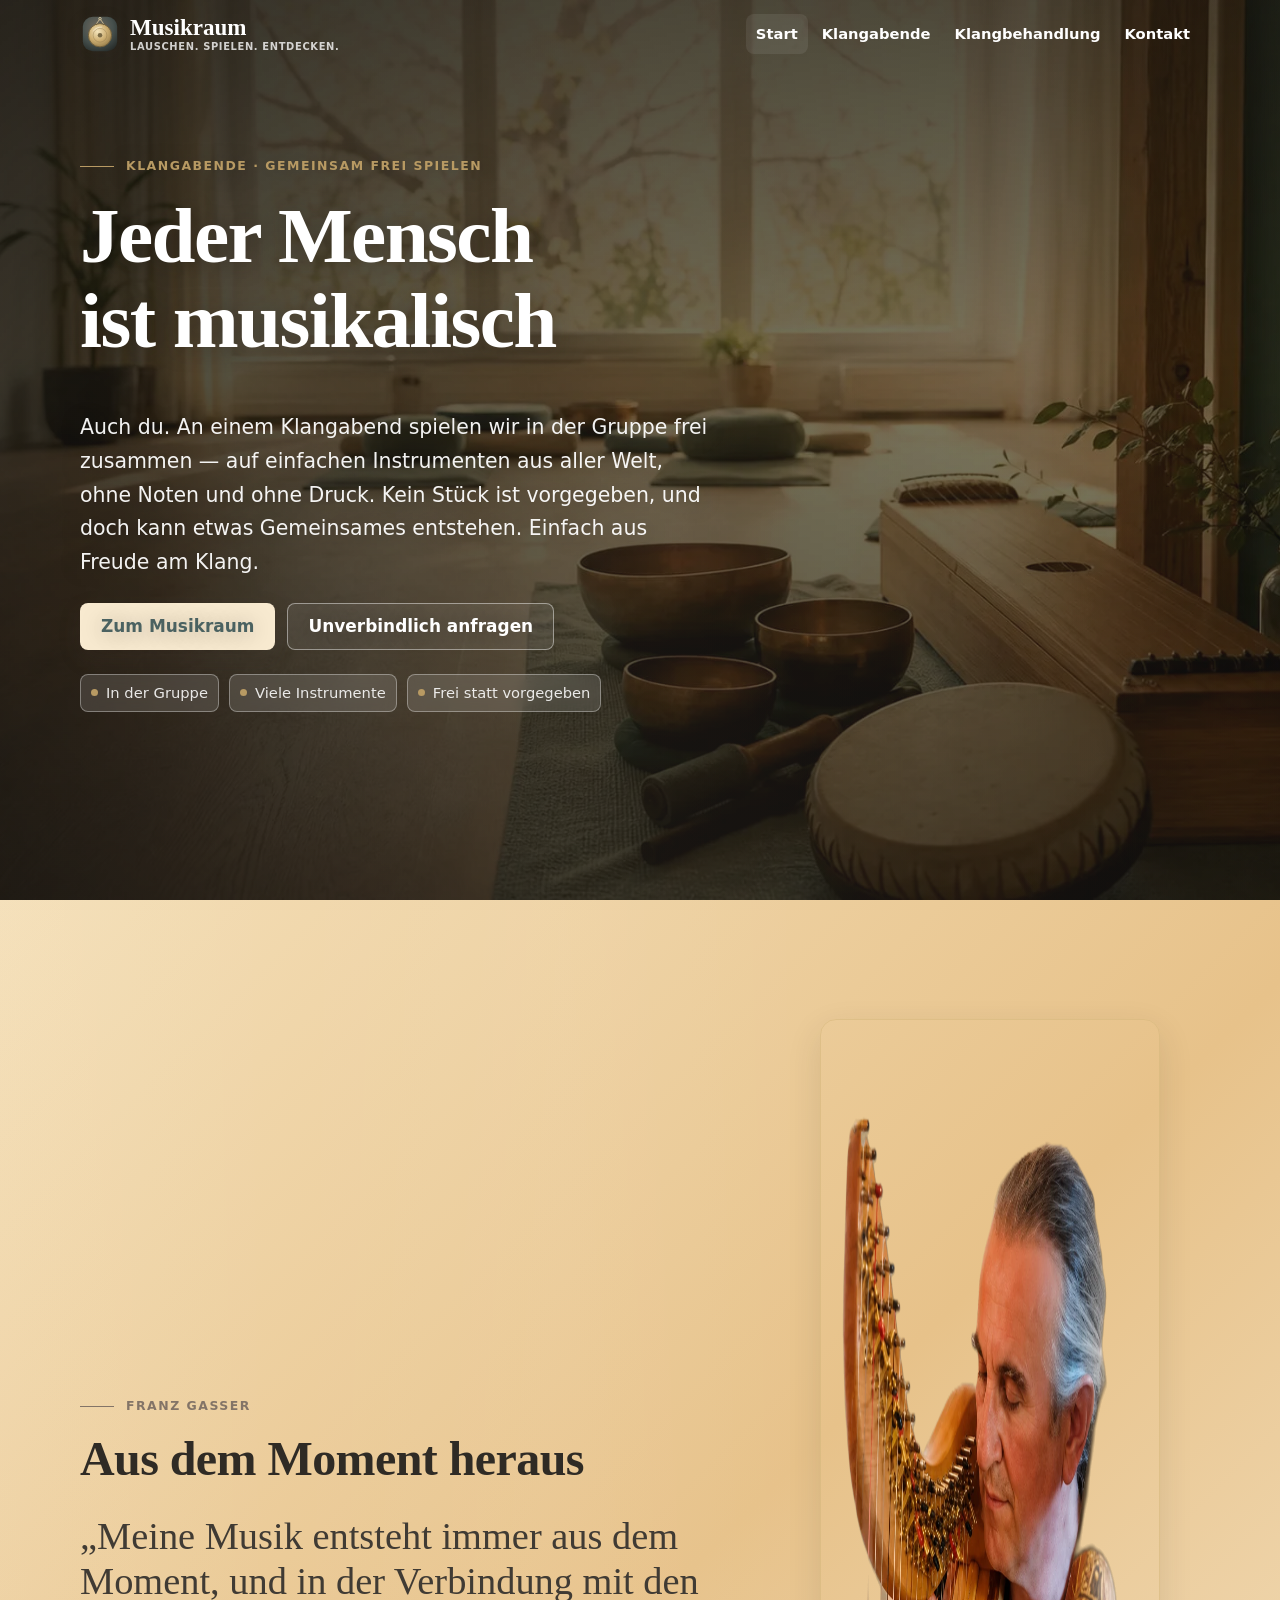
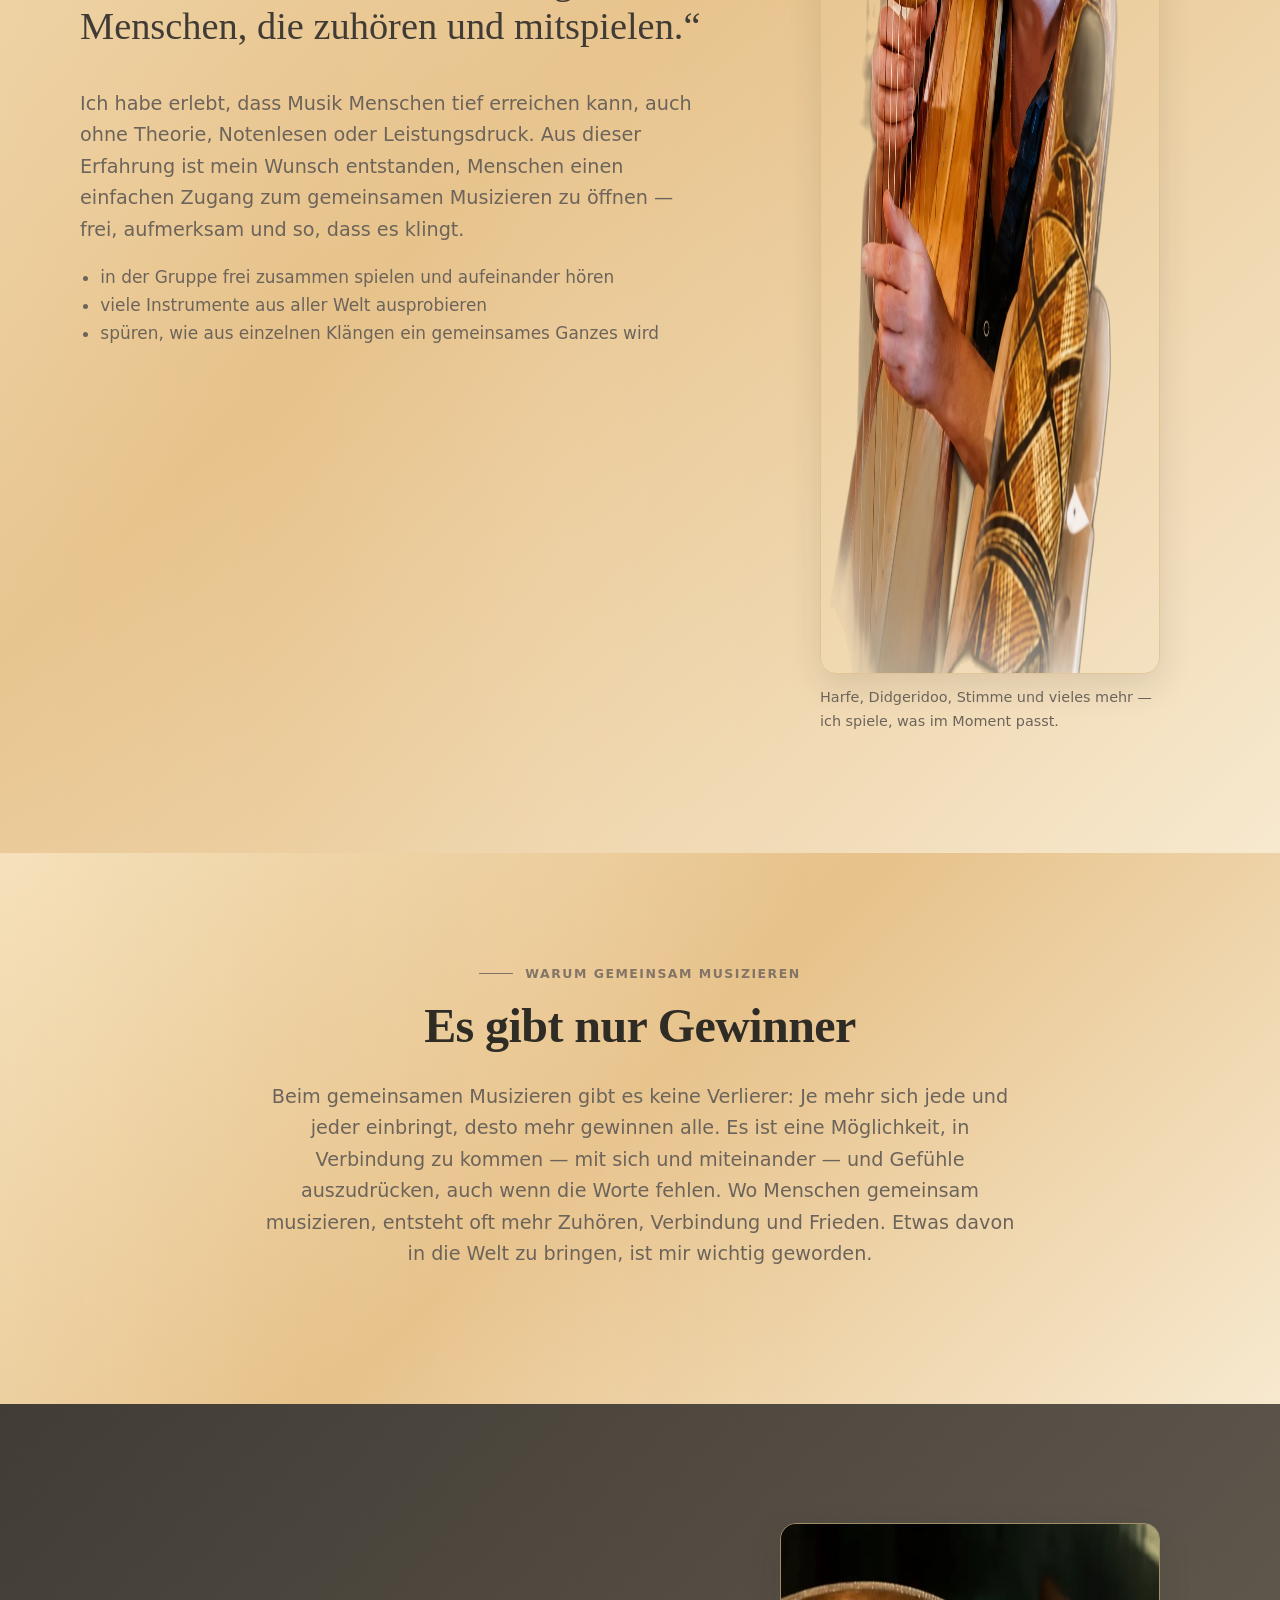
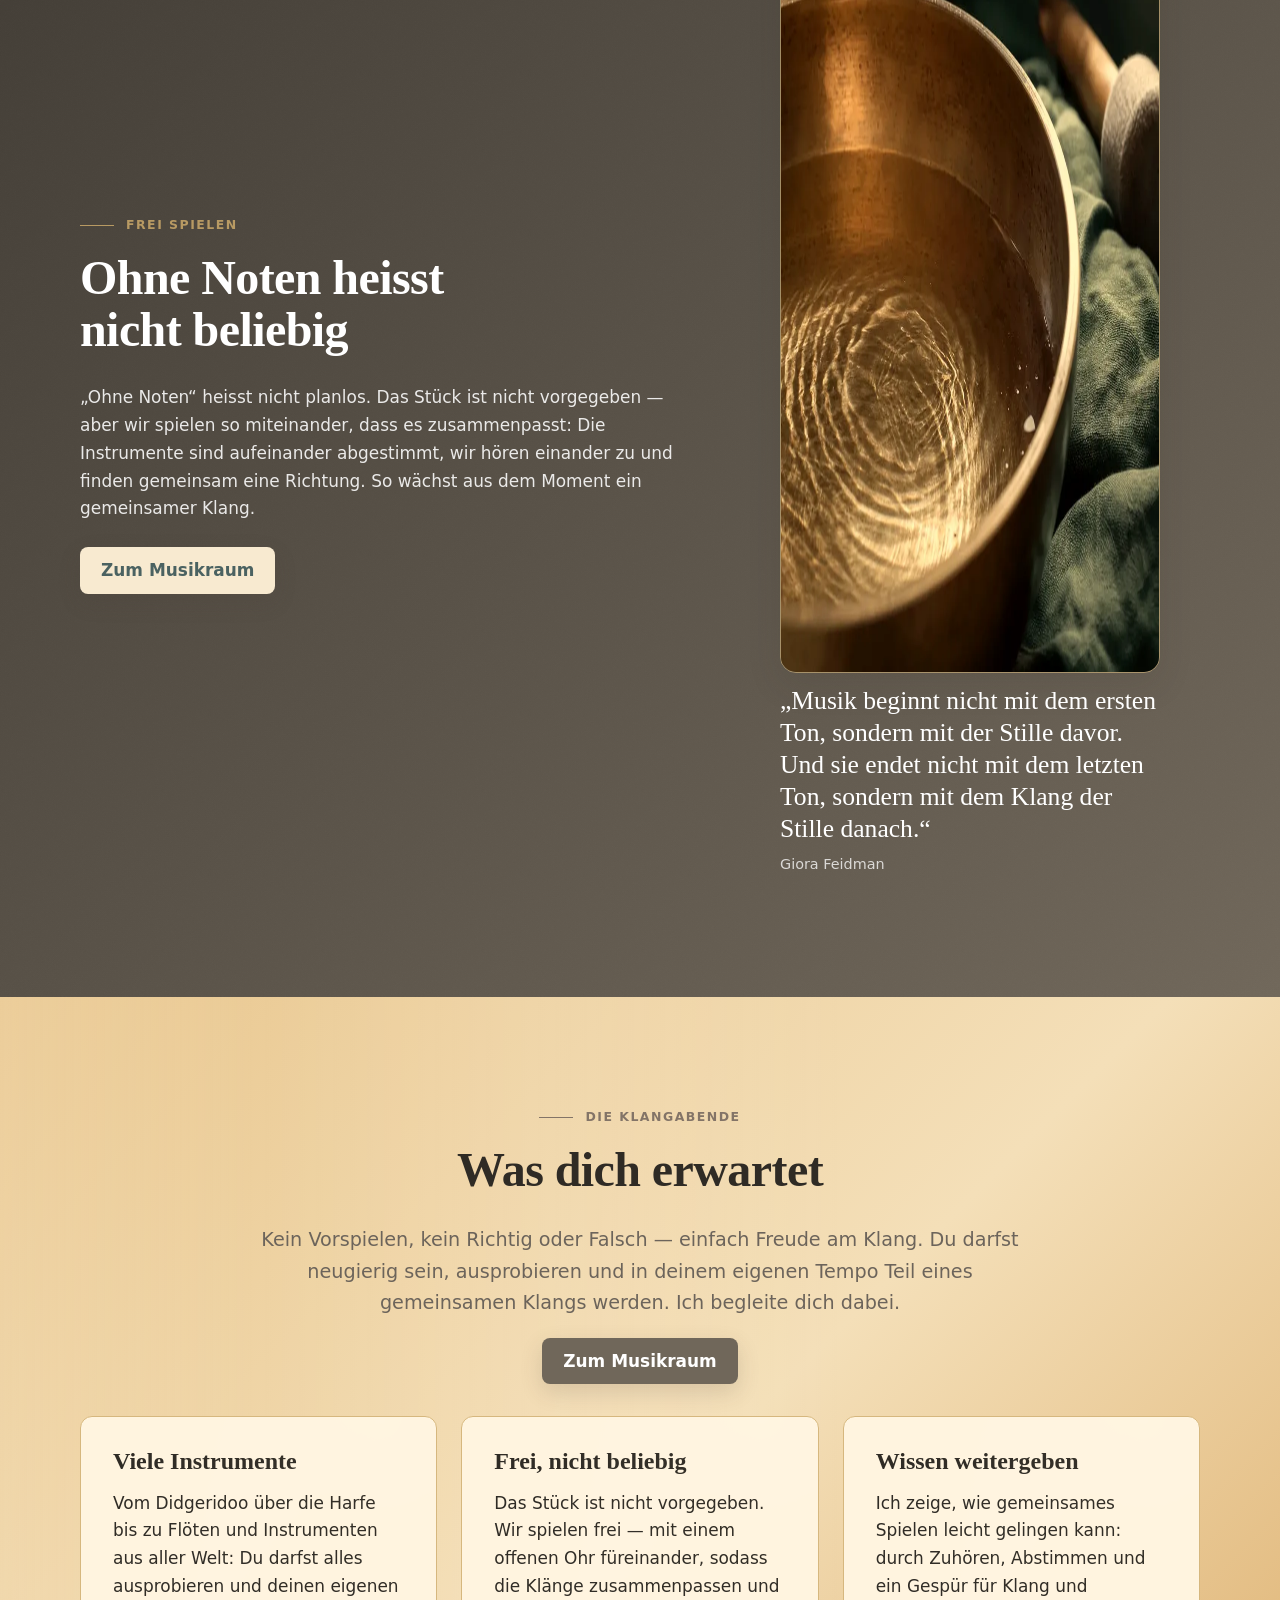
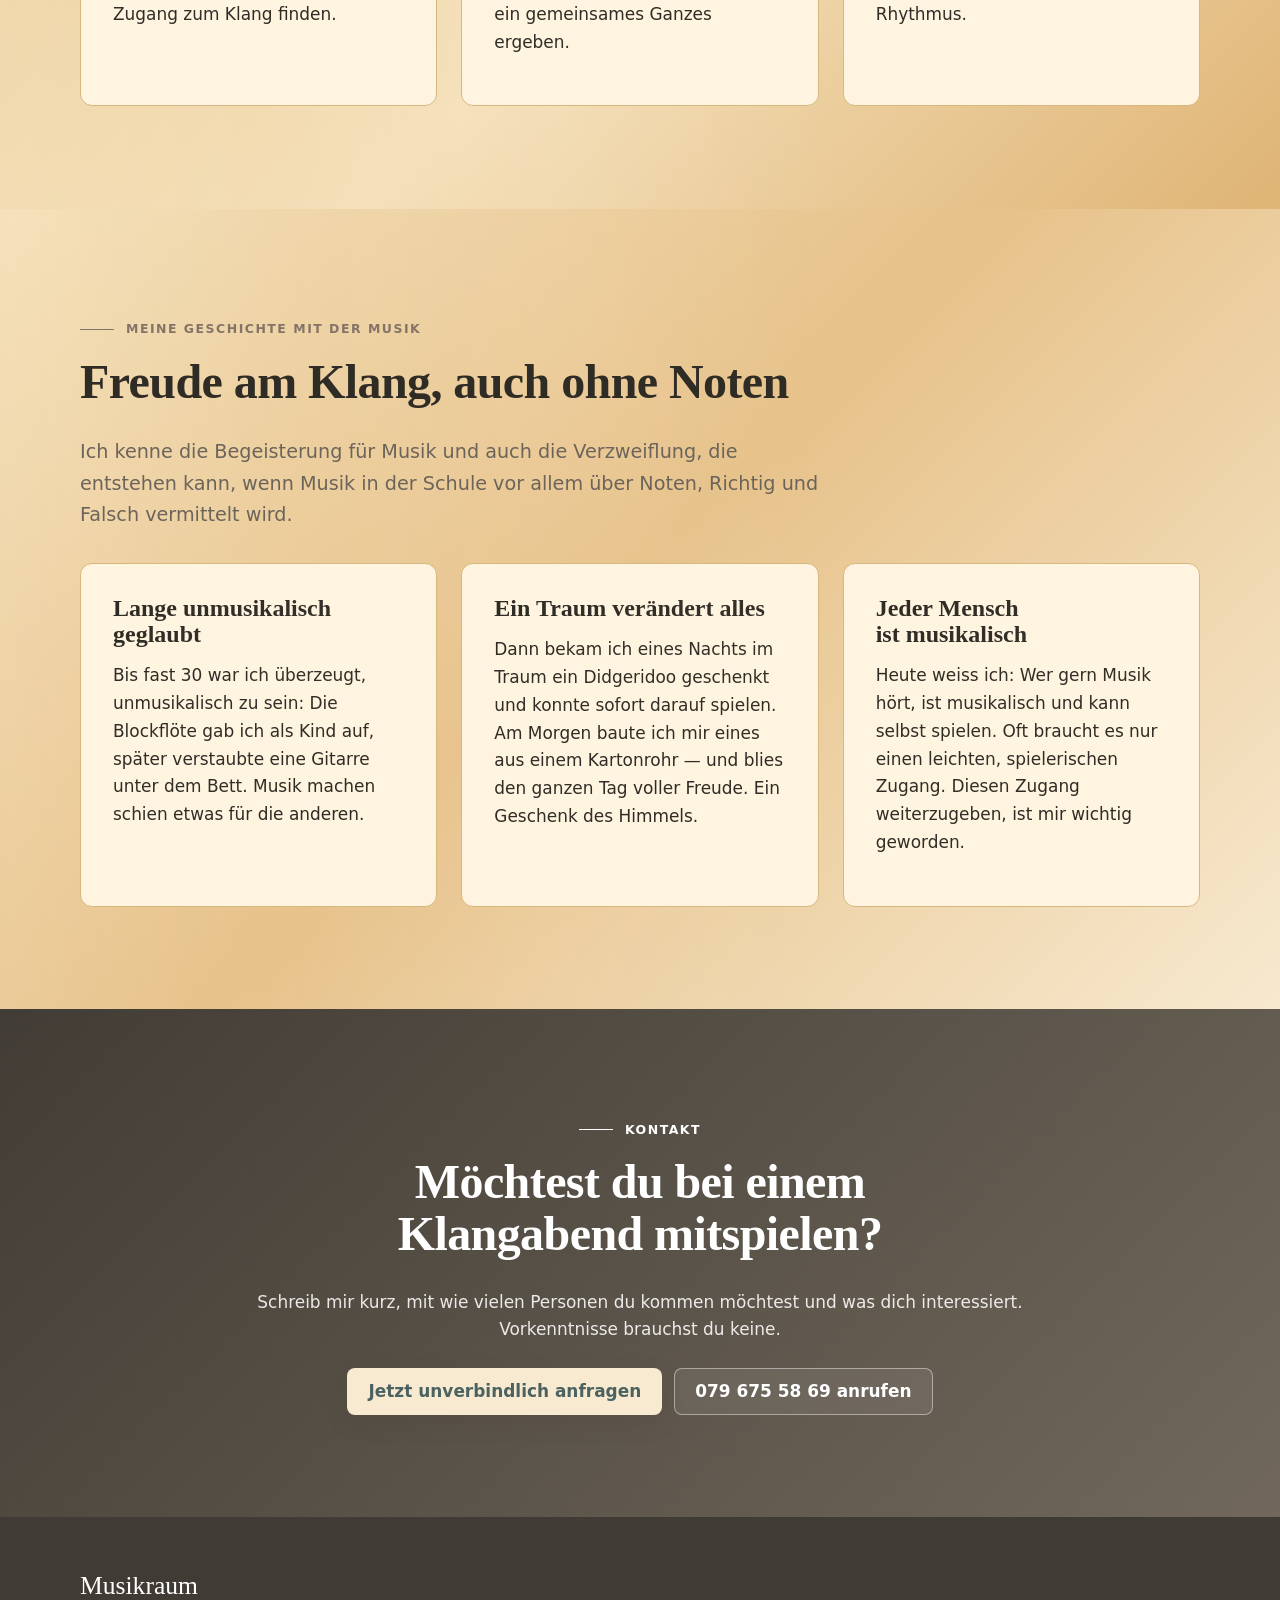
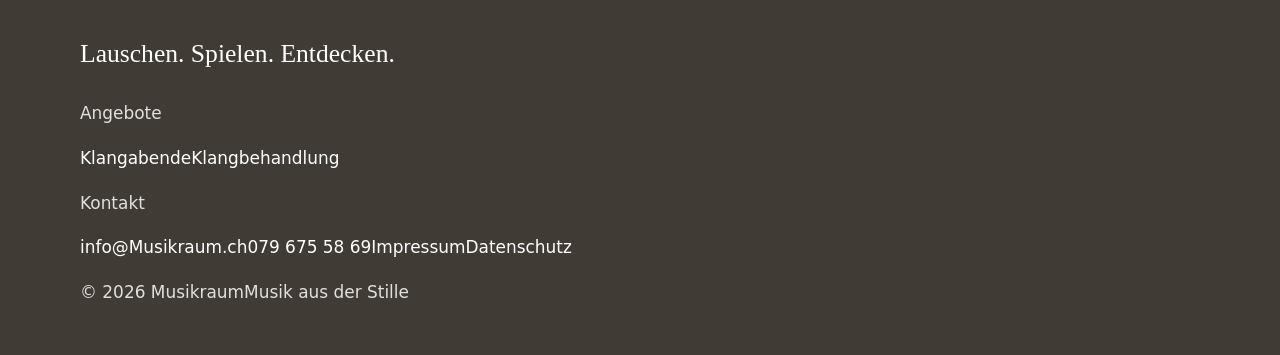
==== commit 7a993762: "Fix stylesheet path for Pages deployments" ====
--- a/index.html
+++ b/index.html
@@ -44,7 +44,10 @@
   ]
 }
 </script>
-<link rel="stylesheet" href="/assets/klang.css?v=68">
+<link rel="stylesheet" href="assets/klang.css?v=68">
+<style id="cms-photo-overrides">
+.hero { background-image: url('/assets/photos/hero-klangraum-wood-800w.webp') !important; }
+</style>
 </head>
 <body>
 <a class="skip-link" href="#main">Zum Inhalt springen</a>
@@ -213,4 +216,4 @@
 <script defer src="https://app.gasserwerk.ch/tracker.js" data-api-key="cmpzc204i0001nn2wg8k3ssg3"></script>
 <script defer src="https://app.gasserwerk.ch/widget.js" data-api-key="cmpzc204i0001nn2wg8k3ssg3" data-mode="fab"></script>
 </body>
-</html>
+</html>
--- a/assets/klang.css
+++ b/assets/klang.css
@@ -1,420 +1,15 @@
-/* =====================================================================
-   RESPONSIVE-METHODE (verbindlich) — damit Optimierungen auf ALLEN Screens greifen
-   1) Fluid zuerst: Grössen/Abstände via clamp() — skaliert ohne Breakpoint.
-   2) Nur ZWEI Breakpoints, sonst keine:
-        @media(max-width:920px)  Tablet/Touch: Layout stapelt, Nav wird mobil,
-                                 grid--3 -> 2 Spalten, grid-12/splits -> 1 Spalte,
-                                 feste Hintergründe -> absolut, Grain/Sheen sanfter.
-        @media(max-width:560px)  Phone: Karten-Grids -> 1 Spalte, Phone-Feinschliff.
-   3) Eine Optimierung gilt für ALLE betroffenen Komponenten gemeinsam
-      (nicht pro Einzel-Breakpoint duplizieren, keine neuen Schwellen erfinden).
-   Guard: node _workshop/scripts/check-breakpoints.js  (läuft auch in validate-html.js)
-   ===================================================================== */
-*,*::before,*::after{box-sizing:border-box}
-:root{--grain:url("data:image/svg+xml,%3Csvg%20xmlns%3D'http%3A%2F%2Fwww.w3.org%2F2000%2Fsvg'%20width%3D'160'%20height%3D'160'%3E%3Cfilter%20id%3D'g'%3E%3CfeTurbulence%20type%3D'fractalNoise'%20baseFrequency%3D'1.4'%20numOctaves%3D'2'%20stitchTiles%3D'stitch'%2F%3E%3CfeColorMatrix%20type%3D'saturate'%20values%3D'0'%2F%3E%3C%2Ffilter%3E%3Crect%20width%3D'100%25'%20height%3D'100%25'%20filter%3D'url(%23g)'%2F%3E%3C%2Fsvg%3E");
-  --ink:#2f2b25;--muted:#6c645b;--paper:#f1d9ad;--paper-soft:#e6c48d;--surface:#fff3dd;
-  --forest:#70675a;--forest-dark:#403b34;--moss:#9d998b;--clay:#8a7560;--gold:#b89a63;--accent:#587271;--accent-dark:#4b6261;
-  --cream:#f8e6c4;--border:#d3b47e;--radius:8px;--header-h:68px;--reading-measure:64ch;--section-py:clamp(64px,8vw,118px);--s-1:4px;--s-2:8px;--s-3:12px;--s-4:16px;--s-5:24px;--s-6:32px;--s-7:48px;--s-8:64px;--s-9:96px;--s-10:128px;--golden:1.618;
-  --shadow:0 2px 6px rgba(74,65,56,.05),0 14px 36px rgba(74,65,56,.11);--shadow-strong:0 4px 12px rgba(42,35,28,.09),0 28px 64px rgba(42,35,28,.22);
-  --font-display:"Iowan Old Style","Palatino Linotype",Palatino,Georgia,"Times New Roman",serif;
-  --font-body:system-ui,-apple-system,BlinkMacSystemFont,"Segoe UI",Roboto,Arial,sans-serif;
-  --hero-overlay:linear-gradient(90deg,rgba(20,19,17,.76),rgba(34,29,24,.56) 48%,rgba(20,19,17,.42)),linear-gradient(180deg,rgba(20,19,17,.56),rgba(20,19,17,.18) 42%,rgba(20,19,17,.52));
-}
-html{scroll-behavior:smooth;overscroll-behavior:none;scroll-padding-top:calc(var(--header-h) + var(--s-3));overflow-x:hidden}
-body{margin:0;max-width:100%;overflow-x:hidden;font-family:var(--font-body);font-size:18px;line-height:1.64;color:var(--ink);background:linear-gradient(90deg,rgba(255,250,238,0.184),transparent 18%,rgba(255,244,222,0.104) 34%,transparent 56%),linear-gradient(135deg,#f6e4c2,#e8c38b 42%,#f7e8cb 70%,#dfb878);-webkit-font-smoothing:antialiased;text-rendering:optimizeLegibility}
-a{color:var(--accent);text-decoration:none}
-a:hover{text-decoration:underline;text-underline-offset:3px}
-img,svg{display:block;max-width:100%}
-picture{display:block}
-.container{width:min(1120px,calc(100% - 40px));margin:0 auto}
-.skip-link{position:fixed;left:12px;top:12px;z-index:100;transform:translateY(-140%);display:inline-flex;align-items:center;min-height:44px;padding:10px 14px;background:var(--forest-dark);color:white;border-radius:var(--radius)}
-.skip-link:focus{transform:translateY(0)}
-.site-header{--header-bg:0;--header-line:0;--header-shadow:0;--header-blur:0px;--header-text:255,255,255;--header-muted:255,255,255;--mobile-nav:0;position:fixed;top:0;left:0;right:0;z-index:1000;background:rgba(248,230,196,var(--header-bg));border-bottom:1px solid rgba(180,129,65,var(--header-line));box-shadow:0 8px 24px rgba(42,35,28,var(--header-shadow));transition:background-color .08s linear,border-color .08s linear,box-shadow .08s linear;backdrop-filter:blur(var(--header-blur));-webkit-backdrop-filter:blur(var(--header-blur))}
-.site-header__inner{min-height:68px;display:flex;align-items:center;gap:24px}
-.brand{display:flex;align-items:center;gap:10px;min-height:44px;color:rgb(var(--header-text));font-weight:700;min-width:max-content;transition:color .12s linear}
-.brand:hover{text-decoration:none}
-.brand__mark{width:40px;height:40px;flex:0 0 40px;border-radius:12px;background:url("/assets/favicon.svg?v=6") center/contain no-repeat;box-shadow:0 5px 16px rgba(36,41,39,.1)}
-.brand__text{display:grid;line-height:1}
-.brand__name{font-family:var(--font-display);font-size:clamp(1.34rem,1.8vw,1.6rem);font-weight:700;letter-spacing:0;line-height:1.08}
-.brand__sub{font-size:.62rem;letter-spacing:.065em;text-transform:uppercase;color:rgba(var(--header-muted),.78);font-weight:700;line-height:1.1;margin-top:3px;transition:color .12s linear}
-.nav{margin-left:auto;display:flex;align-items:center;gap:4px}
-.nav a{display:inline-flex;align-items:center;min-height:40px;padding:8px 10px;border-radius:var(--radius);color:rgb(var(--header-text));font-size:.92rem;font-weight:600;white-space:nowrap}
-.nav a{transition:background-color .18s linear,color .12s linear,transform .25s ease}
-.nav a:hover,.nav a[aria-current="page"]{background:rgba(255,255,255,calc(.08 + var(--header-bg) * .28));color:rgb(var(--header-text));text-decoration:none}
-.nav-toggle{display:none}
-.mobile-menu{display:none}
-.mobile-menu-backdrop{display:none}
-.btn{display:inline-flex;align-items:center;justify-content:center;gap:8px;min-height:46px;padding:12px 20px;border-radius:var(--radius);border:1px solid transparent;font-weight:700;text-decoration:none;line-height:1.2;transition:background-color .28s ease,box-shadow .28s ease,transform .28s ease,border-color .28s ease,color .28s ease}
-.btn:hover{text-decoration:none}
-.btn--primary{background:var(--forest);color:white;box-shadow:0 8px 22px rgba(74,65,56,.16)}
-.btn--primary:hover{background:var(--forest-dark);color:white}
-.btn--ghost{border-color:rgba(255,255,255,.42);color:white;background:rgba(255,255,255,.08)}
-.btn--ghost:hover{background:rgba(255,255,255,.16);color:white}
-.section .btn--ghost,.aside .btn--ghost{border-color:var(--border);color:var(--forest-dark);background:rgba(255,250,242,.62)}.hero .btn--primary,.sound-band .btn--primary,.cta .btn--primary{background:var(--cream);color:var(--accent-dark)}.hero .btn--primary:hover,.sound-band .btn--primary:hover,.cta .btn--primary:hover{background:#fff;color:var(--accent-dark)}
-.btn:hover{transform:translateY(-1px)}
-.hero{position:relative;z-index:0;isolation:isolate;min-height:100svh;display:flex;align-items:center;background:transparent;color:white}
-.hero::before{content:"";position:fixed;inset:0;z-index:-2;background:#5e5a4f url("/assets/photos/hero-klangraum-wood.webp?v=3") center 58%/cover no-repeat}
-.hero::after{content:"";position:fixed;inset:0;z-index:-1;background:var(--hero-overlay)}
-.hero__grid{position:relative;z-index:2;display:grid;grid-template-columns:minmax(0,760px);gap:52px;align-items:center;padding:92px 0 132px}
-.hero__inner{max-width:min(760px,100%);text-align:left;text-shadow:0 2px 22px rgba(28,24,20,.34)}
-.eyebrow{display:inline-flex;align-items:center;gap:var(--s-3);margin-bottom:var(--s-4);font-size:.78rem;font-weight:800;letter-spacing:.12em;text-transform:uppercase;color:var(--clay)}
-.eyebrow::before{content:"";width:34px;height:1px;background:currentColor;flex:0 0 auto}
-.hero .eyebrow,.subhero .eyebrow,.sound-band .eyebrow{color:var(--gold)}
-.cta .eyebrow{color:white}
-h1,h2,h3{font-family:var(--font-display);line-height:1.12;margin:0 0 .6em;color:inherit;text-wrap:balance}
-h1{font-size:5.6rem;letter-spacing:-.015em}
-h2{font-size:2.85rem;letter-spacing:-.01em}
-h3{font-size:1.5rem;letter-spacing:0}
-p{margin:0 0 1em}
-.hero__lead{font-size:1.28rem;max-width:640px;color:rgba(255,255,255,.94)}
-.hero__actions{display:flex;flex-wrap:wrap;justify-content:flex-start;gap:var(--s-3);margin-top:var(--s-5)}
-.hero__notes{display:flex;flex-wrap:wrap;gap:10px;margin-top:24px;color:rgba(255,255,255,.88);font-size:.92rem;text-shadow:none}
-.hero__notes span{display:inline-flex;align-items:center;gap:8px;min-height:34px;padding:6px 10px;border:1px solid rgba(255,255,255,.34);border-radius:var(--radius);background:rgba(255,255,255,.13);backdrop-filter:blur(8px);-webkit-backdrop-filter:blur(8px)}
-.hero__notes span::before{content:"";width:7px;height:7px;border-radius:50%;background:var(--gold)}
-.section{--card-light-x:84%;--card-light-y:0%;--card-light-angle:118deg;padding:var(--section-py) 0;background:linear-gradient(90deg,rgba(255,250,238,0.058),transparent 22%,rgba(255,255,255,0.029) 44%,transparent 64%),linear-gradient(135deg,#f4dfb8,#e7c28a 48%,#f7e9cf)}
-main>.section:first-child{padding-top:calc(var(--section-py) + var(--header-h))}
-main>.hero:first-child+.section,main>.subhero:first-child+.section{padding-top:var(--section-py)}
-.section--soft{--card-light-x:18%;--card-light-y:2%;--card-light-angle:64deg;background:linear-gradient(90deg,rgba(255,247,231,0.128),transparent 20%,rgba(255,255,255,0.072) 44%,transparent 66%),linear-gradient(135deg,#e9c78f,#f4dfb8 56%,#dfb475)}
-.section-head{max-width:760px;margin-bottom:var(--s-6)}
-.section-head--center{text-align:center;margin-left:auto;margin-right:auto}
-.section-head--center>*{margin-left:auto;margin-right:auto}
-.lead{font-size:1.12rem;color:var(--muted);max-width:62ch}
-.section-offset{margin-top:var(--s-6)}
-.grid{display:grid;gap:var(--s-5)}
-.grid--3{grid-template-columns:repeat(3,minmax(0,1fr))}
-.grid--2{grid-template-columns:repeat(2,minmax(0,1fr))}
-.card{position:relative;background:#fff2d9;border:1px solid var(--border);border-radius:var(--radius);padding:var(--s-6);box-shadow:none;overflow:hidden}
-.card::after{content:"";position:absolute;inset:0;pointer-events:none;background:radial-gradient(circle at var(--card-light-x) var(--card-light-y),rgba(255,255,255,.58),rgba(248,230,196,.28) 24%,transparent 58%),linear-gradient(var(--card-light-angle),transparent 12%,rgba(255,255,255,.22) 46%,rgba(184,154,99,.14) 58%,transparent 86%);opacity:.18;transition:opacity .3s ease;mix-blend-mode:soft-light}
-.card--link{display:flex;flex-direction:column;min-height:100%;color:var(--ink)}
-.card--link:hover{border-color:var(--border);text-decoration:none}
-.card__meta{font-size:.78rem;font-weight:800;letter-spacing:.12em;text-transform:uppercase;color:var(--clay);margin-bottom:14px}
-.card__image{width:calc(100% + 64px);max-width:none;height:auto;aspect-ratio:4/3;object-fit:cover;margin:-32px -32px var(--s-5);border-radius:var(--radius) var(--radius) 0 0;background:var(--paper-soft);border-bottom:1px solid var(--border)}
-.card__tags{display:flex;flex-wrap:wrap;gap:8px;margin:6px 0 18px}
-.card__tags span{display:inline-flex;align-items:center;min-height:30px;padding:5px 9px;border-radius:999px;background:#efd39d;color:var(--forest-dark);font-size:.78rem;font-weight:700}
-.card__more{margin-top:auto;font-weight:800;color:var(--accent)}
-.card__more::after{content:"";display:inline-block;width:22px;height:1px;margin-left:8px;vertical-align:middle;background:currentColor;transition:width .2s ease}
-.card--link:hover .card__more::after{width:34px}
-.sound-band{position:relative;padding:var(--section-py) 0;background:linear-gradient(135deg,#403b34,#766a5b 56%,#8a7560);color:white;overflow:hidden}
-.sound-band .container{position:relative;display:grid;grid-template-columns:1.618fr 1fr;gap:var(--s-7);align-items:start}
-.sound-band p{color:rgba(255,255,255,.84)}
-.quote{font-family:var(--font-display);font-style:italic;font-size:1.55rem;line-height:1.32;color:white;margin:0}
-.quote--moment{position:relative;padding-left:22px}
-.quote--moment::before{content:"";position:absolute;left:0;top:.18em;bottom:.22em;width:2px;border-radius:999px;background:linear-gradient(180deg,rgba(248,230,196,.18),var(--gold),rgba(248,230,196,.18))}
-.quote__credit{display:block;margin-top:10px;font-family:var(--font-body);font-style:normal;font-size:.82rem;font-weight:800;letter-spacing:.1em;text-transform:uppercase;color:var(--gold)}
-.sound-band__media{margin:0}
-.sound-band__media picture{display:block;aspect-ratio:4/3;border-radius:var(--radius);background:url("/assets/photos/obertoene-klangschale-wood.webp?v=3") center/cover no-repeat;box-shadow:var(--shadow-strong);overflow:hidden}
-.sound-band__media img{width:100%;height:100%;aspect-ratio:4/3;object-fit:cover;border-radius:var(--radius)}
-.sound-band__media .quote{margin-top:18px;font-size:1.28rem}
-.subhero{padding:clamp(112px,14vw,170px) 0 clamp(40px,6vw,72px);background:transparent;color:white;position:relative;z-index:0;isolation:isolate}
-.subhero::before{content:"";position:fixed;inset:0;z-index:-2;background:#373a36 center/cover no-repeat}.subhero::after{content:"";position:fixed;inset:0;z-index:-1;background:var(--hero-overlay)}
-.subhero .container{position:relative;z-index:1}
-.subhero__content{text-align:left;text-shadow:0 2px 18px rgba(18,16,13,.5)}
-.subhero--klangreise::before{background-image:url("/assets/photos/klangreise-wood.webp?v=3");background-position:center 46%}
-.subhero--trommelkreis::before{background-image:url("/assets/photos/trommelkreis-grosse-trommel-wood.webp?v=3");background-position:center 42%}
-.subhero--obertoene::before{background-image:url("/assets/photos/obertoene-klangschale-wood.webp?v=3");background-position:center 54%}
-.subhero--auftritte{min-height:0;display:block}
-.subhero--auftritte .container.subhero__content{width:min(1120px,calc(100% - 40px));max-width:none;margin-left:auto;margin-right:auto;text-align:left}
-.subhero--auftritte::before{background-image:url("/assets/photos/franz-auftritte-hero-wood.webp?v=1");background-position:center 44%;background-size:cover}
-.page-auftritte .stage-page-bg{display:block;position:fixed;inset:0;z-index:0;pointer-events:none;background:#3b362f}
-.page-auftritte .stage-page-bg__image{position:absolute;inset:0;background-size:cover;background-repeat:no-repeat}
-.page-auftritte .stage-page-bg::after{content:"";position:absolute;inset:0;z-index:1;background:var(--hero-overlay);pointer-events:none}
-.page-auftritte .stage-page-bg__image--top{background-image:url("/assets/photos/franz-auftritte-hero-wood.webp?v=1");background-position:center 44%;opacity:1}
-.page-auftritte .stage-page-bg__image--bottom{background-image:url("/assets/photos/franz-auftritte-cta-wood.webp?v=1");background-position:center bottom;opacity:0}
-.page-auftritte.stage-bg-bottom .stage-page-bg__image--top{opacity:0}
-.page-auftritte.stage-bg-bottom .stage-page-bg__image--bottom{opacity:1}
-.page-auftritte.stage-bg-footer .stage-page-bg{visibility:hidden}
-.page-auftritte main,.page-auftritte .site-footer{position:relative;z-index:1}
-.page-auftritte .subhero--auftritte::before,.page-auftritte .subhero--auftritte::after,.page-auftritte .stage-cta::before,.page-auftritte .stage-cta::after{content:none}
-.page-auftritte .subhero--auftritte,.page-auftritte .stage-cta{background:transparent}
-.page-auftritte #auftritte-verbinden{min-height:100svh}
-.page-grid{display:grid;grid-template-columns:minmax(0,1.618fr) minmax(0,1fr);gap:var(--s-7);align-items:start}
-.aside{position:sticky;top:calc(var(--header-h) + var(--s-4));background:linear-gradient(90deg,rgba(255,255,255,0.096),transparent 34%,rgba(255,255,255,0.052) 58%,transparent 76%),linear-gradient(180deg,#fff2d9,#f5dbab);border:1px solid var(--border);border-radius:var(--radius);padding:var(--s-5);box-shadow:0 1px 0 rgba(255,255,255,.82)}
-.list{list-style:none;padding-left:0;display:grid;gap:.55em}
-.list li{display:flex;align-items:flex-start;gap:10px;color:var(--muted)}.list li::before{content:"";width:7px;height:7px;margin-top:.5em;border-radius:50%;background:var(--gold);flex:0 0 auto}
-.overtone-note{background:linear-gradient(90deg,rgba(255,255,255,0.088),transparent 42%),var(--cream);border-left:4px solid var(--gold);padding:var(--s-5);border-radius:0 var(--radius) var(--radius) 0}
-.flow + .overtone-note,.grid + .overtone-note{margin-top:var(--s-6)}
-.section-spacer{margin-top:var(--s-8)}
-.flow{display:grid;gap:var(--s-5)}
-.step{display:grid;grid-template-columns:52px 1fr;gap:var(--s-4);padding-bottom:var(--s-5);border-bottom:1px solid var(--border)}
-.step:last-child{border-bottom:0;padding-bottom:0}
-.step__num{font-family:var(--font-display);font-size:1.8rem;color:var(--clay)}
-.step h3,.step p{grid-column:2}
-.step p{margin:0}
-.facts{margin:0 0 var(--s-5)}
-.facts div{display:grid;grid-template-columns:auto 1fr;gap:var(--s-4);padding:var(--s-3) 0;border-bottom:1px solid var(--border)}
-.facts div:last-child{border-bottom:0}
-.facts dt{font-weight:700;color:var(--forest-dark)}
-.facts dd{margin:0;color:var(--muted);text-align:right}
-.faq{display:grid;gap:var(--s-4)}
-.faq__item{background:linear-gradient(90deg,rgba(255,255,255,0.088),transparent 34%,rgba(255,255,255,0.048) 58%,transparent 76%),linear-gradient(180deg,#fff2d9,#f5dbab);border:1px solid var(--border);border-radius:var(--radius);overflow:hidden}
-.faq__item summary{list-style:none;cursor:pointer;display:flex;justify-content:space-between;align-items:center;gap:18px;padding:18px 22px;font-family:var(--font-display);font-size:1.15rem;color:var(--ink)}
-.faq__item summary::-webkit-details-marker{display:none}
-.faq__item summary::after{content:"+";font-family:var(--font-body);font-size:1.5rem;color:var(--clay);line-height:1;transition:transform .2s ease;flex:0 0 auto}
-.faq__item[open] summary::after{transform:rotate(45deg)}
-.faq__item summary:hover{color:var(--forest)}
-.faq__answer{padding:0 22px 20px}
-.faq__answer p{margin:0;color:var(--muted)}
-.faq__item>p{margin:0;padding:0 22px 20px;color:var(--muted)}
-.cta{padding:var(--section-py) 0;background:linear-gradient(135deg,#4a5350,#756e62);color:white;text-align:center}
-.cta p{color:rgba(255,255,255,.86);max-width:720px;margin-left:auto;margin-right:auto}
-.cta .hero__actions{justify-content:center}
-.stage-cta{min-height:clamp(420px,56svh,560px);display:flex;align-items:center;position:relative;z-index:1;isolation:isolate;padding:clamp(52px,7vw,78px) 0;overflow:hidden;color:white;text-align:left;background:transparent}
-.stage-cta::before{content:none}
-.stage-cta::after{content:"";position:absolute;inset:0;z-index:-1;background:var(--hero-overlay)}
-.stage-cta__content{display:grid;justify-items:start}
-.stage-cta .hero__actions{justify-content:flex-start}
-.stage-cta h2{max-width:760px;color:white;text-shadow:0 2px 20px rgba(31,27,22,.38)}
-.stage-cta p{max-width:680px;color:rgba(255,255,255,.9);text-shadow:0 1px 18px rgba(31,27,22,.36)}
-.stage-cta .eyebrow{color:var(--gold)}
-.stage-cta .btn--primary{margin-top:0;background:var(--cream);color:var(--accent-dark)}
-.stage-cta .btn--primary:hover{background:white;color:var(--accent-dark)}
-.site-footer{background:#242927;color:rgba(255,250,242,.84);padding:44px 0 26px;position:relative;z-index:1}
-.footer-grid{display:grid;grid-template-columns:minmax(0,1.4fr) minmax(0,1fr) minmax(0,1.3fr);gap:clamp(var(--s-5),4vw,var(--s-7));align-items:start}
-.site-footer .footer-heading{font-family:var(--font-body);font-size:.8rem;letter-spacing:.12em;text-transform:uppercase;color:var(--gold);margin:0 0 var(--s-2)}
-.site-footer a{color:white}
-.site-footer .footer-home{color:var(--gold)}
-.site-footer a[aria-current="page"]{color:#fffaf2;text-decoration:underline;text-decoration-thickness:2px;text-underline-offset:5px;text-decoration-color:rgba(255,250,242,.82);font-weight:800}
-.footer-grid p{margin:0;color:rgba(255,250,242,.74)}
-.footer-brand p{max-width:220px}
-.footer-grid nav p{display:grid;gap:4px;margin:0}
-.footer-grid nav a,.footer-bottom a{display:inline-flex;align-items:center;min-height:44px}
-.footer-bottom{border-top:1px solid rgba(255,255,255,.14);margin-top:30px;padding-top:16px;display:flex;justify-content:space-between;gap:18px;flex-wrap:wrap;font-size:.9rem;color:rgba(255,250,242,.68)}
-@media(max-width:920px){
-  :root{--header-h:64px}
-  body{font-size:17px;padding-bottom:0}
-  .site-header{bottom:0;background:transparent;border-bottom:0;box-shadow:none;backdrop-filter:none;-webkit-backdrop-filter:none;pointer-events:none}
-  .site-header__inner{position:fixed;top:0;left:0;right:0;width:100%;max-width:none;min-height:64px;margin:0;padding:8px 16px;align-items:center;justify-content:space-between;gap:16px;background:rgba(248,230,196,var(--header-bg));border-bottom:1px solid rgba(180,129,65,var(--header-line));box-shadow:0 8px 24px rgba(42,35,28,var(--header-shadow))}
-  .brand{pointer-events:auto}
-  .nav-toggle{pointer-events:auto;display:inline-flex;flex:0 0 44px;width:44px;height:44px;align-items:center;justify-content:center;gap:4px;flex-direction:column;border:1px solid rgba(var(--header-text),.34);border-radius:var(--radius);background:rgba(255,255,255,calc(.08 + var(--header-bg) * .42));color:rgb(var(--header-text));padding:0;cursor:pointer;transition:background-color .16s linear,border-color .16s linear,color .12s linear}
-  .nav-toggle span{width:20px;height:2px;border-radius:999px;background:currentColor;transition:transform .24s ease,opacity .2s ease}
-  .site-header.mobile-menu-open .nav-toggle span:nth-child(1){transform:translateY(6px) rotate(45deg)}
-  .site-header.mobile-menu-open .nav-toggle span:nth-child(2){opacity:0}
-  .site-header.mobile-menu-open .nav-toggle span:nth-child(3){transform:translateY(-6px) rotate(-45deg)}
-  .mobile-menu-backdrop{position:fixed;inset:64px 0 0;z-index:1001;display:block;background:rgba(32,28,23,.001);opacity:0;visibility:hidden;transition:opacity .24s ease,visibility .24s ease;pointer-events:none}
-  .site-header.mobile-menu-open .mobile-menu-backdrop{opacity:1;visibility:visible;pointer-events:auto}
-  .mobile-menu{pointer-events:auto;position:fixed;top:64px;left:50%;right:auto;width:min(1120px,calc(100vw - 32px));z-index:1002;display:grid;gap:2px;padding:10px 12px 14px;background:rgba(248,230,196,.94);border:1px solid rgba(180,129,65,.24);border-top:0;border-radius:0 0 var(--radius) var(--radius);box-shadow:0 18px 34px rgba(42,35,28,.16);opacity:0;transform:translate(-50%,-8px);visibility:hidden;transition:opacity .22s ease,transform .22s ease,visibility .22s ease;backdrop-filter:blur(16px);-webkit-backdrop-filter:blur(16px)}
-  .mobile-menu:not([hidden]){opacity:1;transform:translate(-50%,0);visibility:visible}
-  .mobile-menu a{display:flex;align-items:center;min-height:44px;padding:9px 10px;border-radius:var(--radius);color:var(--forest-dark);font-weight:700}
-  .mobile-menu a:hover,.mobile-menu a[aria-current="page"]{background:rgba(255,255,255,.6);color:var(--forest-dark);text-decoration:none}
-  .nav{position:fixed;top:auto;left:0;right:0;bottom:-6px;z-index:1001;margin-left:0;display:flex;gap:4px;overflow-x:auto;padding:8px max(12px,env(safe-area-inset-left)) calc(14px + env(safe-area-inset-bottom)) max(12px,env(safe-area-inset-right));border-top:1px solid rgba(180,129,65,var(--header-line));background:rgba(248,230,196,var(--header-bg));box-shadow:0 -8px 24px rgba(42,35,28,var(--header-shadow));opacity:var(--mobile-nav);transform:translateY(calc((1 - var(--mobile-nav))*34px));transition:opacity .22s ease,transform .26s ease,bottom .18s ease,background-color .08s linear,border-color .08s linear,box-shadow .08s linear;backdrop-filter:blur(var(--header-blur));-webkit-backdrop-filter:blur(var(--header-blur));scrollbar-width:none;pointer-events:auto}
-  .site-header:not(.show-mobile-nav) .nav{pointer-events:none}
-  .site-header.footer-in-view .nav{pointer-events:none}
-  .nav::-webkit-scrollbar{display:none}
-  .nav a{flex:0 0 auto;min-height:44px;padding:8px 11px;color:rgb(var(--header-text));font-size:.86rem}
-  .nav a:hover,.nav a[aria-current="page"]{background:rgba(255,255,255,calc(.08 + var(--header-bg) * .28));color:rgb(var(--header-text))}
-  .site-footer{padding-bottom:calc(88px + env(safe-area-inset-bottom))}
-  .hero{min-height:auto;align-items:stretch}
-  .hero__grid{grid-template-columns:1fr;padding:92px 0;gap:36px}
-  .sound-band .container,.page-grid,.footer-grid,.welcome .container,.split-golden,.split-golden--reverse{grid-template-columns:1fr}
-  .grid--3{grid-template-columns:repeat(2,minmax(0,1fr))}
-  .grid-12{grid-template-columns:1fr}
-  .grid-12>[class*="col-"]{grid-column:1/-1}
-  .hero::before,.hero::after,.subhero::before,.subhero::after{position:absolute}
-  .aside{position:static}
-  h1{font-size:4.1rem}
-  h2{font-size:2.35rem}
-  .hero__lead{font-size:1.16rem}
-  .quote{font-size:1.35rem}
-  .subhero--auftritte{min-height:0}
-  .subhero--auftritte::before{background-position:54% 18%}
-  .stage-cta{min-height:clamp(390px,54svh,520px)}
-  .stage-cta::before{background-position:56% bottom;background-size:cover}
-}
-@media(max-width:560px){
-  :root{--header-h:62px}
-  .site-header__inner{width:100%;max-width:none;min-height:62px;padding-left:16px;padding-right:16px}
-  .container{width:min(100% - 32px,1120px)}
-  .site-header__inner{width:100%;max-width:none}
-  .brand{gap:9px;min-height:44px}
-  .brand__mark{width:38px;height:38px;flex-basis:38px;border-radius:11px}
-  .brand__name{font-size:1.2rem}
-  .brand__sub{font-size:.56rem;letter-spacing:.045em;margin-top:3px}
-  h1{font-size:2.75rem}
-  h2{font-size:2rem}
-  .welcome__quote{font-size:1.28rem}
-  .eyebrow{font-size:.7rem;letter-spacing:.12em;gap:10px}
-  .eyebrow::before{width:24px}
-  .hero__grid{padding:64px 0 60px}
-  .hero__lead{font-size:1.04rem}
-  .hero__actions,.cta .hero__actions{display:grid}
-  .hero__notes{display:grid;grid-template-columns:1fr;gap:8px;font-size:.86rem}
-  .section{padding:56px 0}
-  .subhero--auftritte{min-height:0}
-  .stage-cta{min-height:420px;padding:46px 0}
-  .stage-cta::before{background-position:58% bottom;background-size:cover}
-  .card{padding:var(--s-5)}
-  .card__image{width:calc(100% + 48px);margin:-24px -24px var(--s-4)}
-  .card__tags span{font-size:.74rem}
-  .step{grid-template-columns:42px 1fr;gap:14px}
-  .grid--2,.grid--3{grid-template-columns:1fr}
-}
-
-::selection{background:rgba(119,101,77,.22);color:var(--ink)}
-:focus-visible{outline:2px solid #fff;outline-offset:2px;box-shadow:0 0 0 4px var(--accent-dark);border-radius:3px}
-.facts dd{font-variant-numeric:tabular-nums}
-
-/* Seminar-Buchungsseite: DesignSystem-inspirierter Wizard, ohne Backend. */
-.booking-shell{display:grid;grid-template-columns:minmax(0,1.08fr) minmax(320px,.92fr);gap:var(--s-7);align-items:start}
-.booking-panel{background:linear-gradient(90deg,rgba(255,255,255,.1),transparent 42%),linear-gradient(180deg,#fff2d9,#f5dbab);border:1px solid var(--border);border-radius:var(--radius);box-shadow:0 1px 0 rgba(255,255,255,.78);padding:var(--s-6)}
-.booking-steps{display:flex;align-items:center;gap:var(--s-3);list-style:none;margin:0 0 var(--s-6);padding:0;flex-wrap:wrap}
-.booking-step{display:flex;align-items:center;gap:var(--s-2);color:var(--muted);font-size:.88rem;font-weight:800}
-.booking-step__number{width:2rem;height:2rem;display:flex;align-items:center;justify-content:center;border-radius:999px;background:var(--cream);color:var(--forest-dark);border:1px solid var(--border);font-weight:900}
-.booking-step[aria-current="step"]{color:var(--ink)}
-.booking-step[aria-current="step"] .booking-step__number{background:var(--forest);color:white;border-color:var(--forest)}
-.booking-step__divider{flex:1 1 2rem;min-width:2rem;max-width:5rem;height:1px;background:var(--border)}
-.booking-form{display:grid;gap:var(--s-5)}
-.booking-field{display:grid;gap:var(--s-2)}
-.booking-field__label{font-size:.82rem;font-weight:800;color:var(--forest-dark)}
-.booking-field__hint{font-size:.86rem;color:var(--muted);margin:0}
-.booking-input,.booking-select,.booking-textarea{width:100%;border:1px solid var(--border);border-radius:var(--radius);background:#fffaf0;color:var(--ink);font:inherit;font-size:1rem;padding:12px 13px;min-height:48px}
-.booking-textarea{min-height:116px;resize:vertical}
-.booking-input:focus-visible,.booking-select:focus-visible,.booking-textarea:focus-visible{outline:2px solid #fff;outline-offset:2px;box-shadow:0 0 0 4px var(--accent-dark);border-color:var(--accent)}
-.booking-grid{display:grid;grid-template-columns:1fr 1fr;gap:var(--s-4)}
-.booking-choice-grid{display:grid;grid-template-columns:repeat(3,minmax(0,1fr));gap:var(--s-3)}
-.booking-choice{position:relative;display:grid;gap:4px;min-height:92px;border:1px solid var(--border);border-radius:var(--radius);background:#fff2d9;padding:var(--s-4);cursor:pointer}
-.booking-choice input{position:absolute;opacity:0;pointer-events:none}
-.booking-choice span{font-weight:900;color:var(--ink)}
-.booking-choice small{color:var(--muted);font-size:.82rem;line-height:1.35}
-.booking-choice:has(input:checked){border-color:var(--forest);background:var(--cream);box-shadow:inset 0 0 0 2px rgba(112,103,90,.18)}
-.booking-choice:focus-within{outline:2px solid #fff;outline-offset:2px;box-shadow:0 0 0 4px var(--accent-dark)}
-.booking-summary{position:sticky;top:calc(var(--header-h) + var(--s-4));display:grid;gap:var(--s-4)}
-.booking-summary .card{padding:var(--s-5)}
-.booking-summary dl{margin:0;display:grid;gap:var(--s-3)}
-.booking-summary div{display:grid;grid-template-columns:auto 1fr;gap:var(--s-4);border-bottom:1px solid var(--border);padding-bottom:var(--s-3)}
-.booking-summary div:last-child{border-bottom:0;padding-bottom:0}
-.booking-summary dt{font-weight:800;color:var(--forest-dark)}
-.booking-summary dd{margin:0;color:var(--muted);text-align:right}
-.booking-actions{display:flex;flex-wrap:wrap;gap:var(--s-3);align-items:center}
-.booking-status{display:none;border-radius:var(--radius);padding:var(--s-4);background:var(--cream);border-left:4px solid var(--gold);color:var(--forest-dark)}
-.booking-status[aria-hidden="false"]{display:block}
-.seminar-booking-section{background:linear-gradient(135deg,#242927,#403b34 58%,#5c5145);color:white}
-.seminar-booking-section .eyebrow{color:var(--gold)}
-.seminar-booking-section h2{color:white;text-shadow:0 2px 18px rgba(18,16,13,.38)}
-.seminar-booking-section .lead{color:rgba(255,255,255,.84)}
-.seminar-booking-embed{overflow:hidden;border:1px solid rgba(248,230,196,.22);border-radius:var(--radius);background:rgba(255,242,217,.08);box-shadow:0 24px 60px rgba(18,16,13,.28)}
-.seminar-booking-embed iframe{width:100%;min-height:820px;border:0;display:block;background:#f7f8f5}
-.seminar-booking-fallback{padding:var(--s-6);background:#fff2d9;color:var(--ink)}
-.seminar-booking-fallback h3{margin-bottom:var(--s-3)}
-.seminar-booking-fallback p{max-width:52ch;color:var(--muted)}
-.seminar-booking-fallback p:last-child{margin-bottom:0}
-@media(max-width:920px){.booking-shell{grid-template-columns:1fr}.booking-summary{position:static}.booking-choice-grid{grid-template-columns:1fr}}
-@media(max-width:560px){.booking-panel{padding:var(--s-5)}.booking-grid{grid-template-columns:1fr}.booking-actions{display:grid}.booking-actions .btn{width:100%}.seminar-booking-embed iframe{min-height:980px}}
-
-/* --- Layout-System: 12-Spalten-Grid + Golden-Ratio-Split (Spacing-Scale via --s-*) --- */
-.grid-12{display:grid;grid-template-columns:repeat(12,minmax(0,1fr));gap:var(--s-5)}
-.col-1{grid-column:span 1}.col-2{grid-column:span 2}.col-3{grid-column:span 3}.col-4{grid-column:span 4}.col-5{grid-column:span 5}.col-6{grid-column:span 6}.col-7{grid-column:span 7}.col-8{grid-column:span 8}.col-9{grid-column:span 9}.col-10{grid-column:span 10}.col-11{grid-column:span 11}.col-12{grid-column:span 12}
-.split-golden{display:grid;grid-template-columns:1.618fr 1fr;gap:var(--s-7);align-items:start}
-.split-golden--reverse{display:grid;grid-template-columns:1fr 1.618fr;gap:var(--s-7);align-items:start}
-/* grid-12 & split-golden: stapeln im Breakpoint 920 (Responsive-Layer) */
-
-.soundbite{margin-top:24px;padding:18px;border:1px solid rgba(255,255,255,.28);border-radius:var(--radius);background:rgba(255,255,255,.1);max-width:520px;box-shadow:0 18px 44px rgba(37,31,25,.18)}
-.soundbite__graphic{width:100%;height:auto;aspect-ratio:900/420;object-fit:cover;border-radius:var(--radius);margin-bottom:14px;background:rgba(255,255,255,.12)}
-.soundbite__label{display:flex;align-items:center;gap:10px;margin-bottom:12px;font-size:.78rem;font-weight:800;letter-spacing:.12em;text-transform:uppercase;color:var(--gold)}
-.soundbite__label::before{content:"";width:7px;height:7px;border-radius:50%;background:var(--gold)}
-.soundbite p{margin:.7em 0 0;font-size:.9rem;color:rgba(255,255,255,.76)}
-.welcome{background:linear-gradient(90deg,rgba(255,250,238,0.058),transparent 22%,rgba(255,255,255,0.029) 44%,transparent 64%),linear-gradient(135deg,#f4dfb8,#e7c28a 48%,#f7e9cf)}
-.welcome .container{display:grid;grid-template-columns:minmax(0,1.618fr) minmax(0,1fr);gap:clamp(var(--s-6),5vw,var(--s-8));align-items:center}
-.welcome__text{max-width:720px}
-.welcome__quote{font-family:var(--font-display);font-size:clamp(1.5rem,3vw,2.25rem);line-height:1.25;margin:0 0 20px;color:var(--ink)}
-.welcome__image{margin:0}
-.welcome__image img{width:100%;height:auto;aspect-ratio:9/11;object-fit:cover;border-radius:var(--radius);box-shadow:var(--shadow);background:var(--paper-soft)}
-.welcome__image--cutout img{aspect-ratio:auto;object-fit:contain;border-radius:0;box-shadow:none;background:transparent;filter:drop-shadow(0 18px 28px rgba(74,65,56,.18))}
-.welcome__caption{margin-top:14px;color:var(--muted);font-size:.94rem}
-.stage-photo{margin:0 auto;max-width:min(760px,100%);text-align:center}
-.stage-photo img{width:100%;height:auto;border-radius:var(--radius);box-shadow:var(--shadow);background:var(--paper-soft)}
-.stage-photo figcaption{margin-top:14px;color:var(--muted);font-size:.94rem}
-.moment-list{display:grid;gap:10px;margin:24px 0 0;padding:0;list-style:none}
-.moment-list li{display:flex;align-items:center;gap:10px;color:var(--muted)}
-.moment-list li::before{content:"";width:8px;height:8px;border-radius:50%;background:var(--gold);flex:0 0 auto}
-@media(max-width:920px){.welcome .container{grid-template-columns:1fr;gap:28px}}
-@media(max-width:560px){
-  .site-header__inner{min-height:62px;padding-left:16px;padding-right:16px}
-  .mobile-menu{top:62px}
-  .mobile-menu-backdrop{inset:62px 0 0}
-  .nav{left:0;right:0;bottom:-6px;flex-wrap:nowrap;overflow-x:auto;padding:8px max(8px,env(safe-area-inset-left)) calc(14px + env(safe-area-inset-bottom)) max(8px,env(safe-area-inset-right))}
-  .nav a{font-size:.82rem;padding:7px 9px;min-height:44px}
-  
-  .hero .hero__actions{display:grid;grid-template-columns:1fr;gap:10px}
-  .hero .btn{min-height:44px}
-  .hero__inner,.hero__lead,.welcome__text,.welcome__quote,.section-head,.lead{max-width:calc(100vw - 32px)}
-  p{overflow-wrap:anywhere}
-  .hero__notes{display:flex;overflow-x:auto;grid-template-columns:none;gap:8px;padding-bottom:2px;scrollbar-width:none}
-  .hero__notes::-webkit-scrollbar{display:none}
-  .hero__notes span{flex:0 0 auto;min-height:32px;padding:5px 9px}
-  .soundbite{padding:16px}
-  .welcome__caption{font-size:.88rem}
-}
-@media(prefers-reduced-motion:no-preference){
-  .card:hover::after,.card:focus-within::after{opacity:.86}
-  .hero__inner{animation:soft-rise .72s cubic-bezier(.22,.61,.36,1) both}
-  .card,.sound-band__media,.welcome__text,.welcome__image{animation:soft-rise .75s cubic-bezier(.22,.61,.36,1) both}
-  @keyframes soft-rise{from{transform:translateY(10px)}to{transform:translateY(0)}}
-}
-
-/* Sticky-Hero: Content fliesst darueber */
-#main>section:not(.hero):not(.subhero){position:relative;z-index:1}
-
-/* === Audit-Fixes: fluid Typo, Breakpoint-Vereinheitlichung, iOS, Reduced-Motion === */
-h1,h2{overflow-wrap:anywhere;hyphens:auto}
-h1{font-size:clamp(2.2rem,4.4vw + 1rem,5.6rem)}
-h2{font-size:clamp(1.75rem,2.2vw + .85rem,2.85rem)}
-.page-grid>div>p,.page-grid>div>.lead{max-width:var(--reading-measure)}
-.footer-grid a{overflow-wrap:anywhere}
-/* 980px-Block konsolidiert in Breakpoint 920 (grid--3 -> 2 Spalten, feste BG -> absolut) */
-/* 600px-Block konsolidiert in Breakpoint 560 (Karten-Grids -> 1 Spalte) */
-@media(prefers-reduced-motion:reduce){html{scroll-behavior:auto}.btn:hover,.card--link:hover{transform:none}.hero::before,.hero::after,.subhero::before,.subhero::after{position:absolute}}
-
-.card--compact{padding:var(--s-5)}
-
-@media(max-width:560px){
-  h1{font-size:2.2rem}
-  h2{font-size:1.75rem}
-  .hero__inner,.hero__lead,.welcome__text,.welcome__quote,.section-head,.lead,.page-grid>div>p,.page-grid>div>.lead{width:calc(100vw - 64px);max-width:calc(100vw - 64px)}
-}
-.hero__title{font-size:clamp(1.85rem,8.7vw,5.6rem);line-height:1.06;overflow-wrap:normal;hyphens:manual;text-wrap:balance}
-.hero__title-word{white-space:nowrap}
-
-.reveal-ready .reveal-item{opacity:0;transform:translateY(14px);transition:opacity .82s cubic-bezier(.22,.61,.36,1),transform .82s cubic-bezier(.22,.61,.36,1)}
-.reveal-ready .reveal-item.is-visible{opacity:1;transform:translateY(0)}
-.reveal-ready .reveal-item:nth-child(2){transition-delay:.06s}
-.reveal-ready .reveal-item:nth-child(3){transition-delay:.1s}
-@media(prefers-reduced-motion:reduce){
-  .reveal-ready .reveal-item{opacity:1;transform:none;transition:none}
-}
-@media(prefers-reduced-motion:no-preference){
-  .reveal-ready .cta .reveal-item.is-visible .btn--primary,
-  .reveal-ready .stage-cta__content.reveal-item.is-visible .btn--primary{animation:cta-breathe 1.55s ease .22s 1 both}
-  .reveal-ready .reveal-item.is-visible .eyebrow::before,
-  .reveal-ready .reveal-item.is-visible .list li::before,
-  .reveal-ready .aside.reveal-item.is-visible .list li::before{animation:signal-glow 1.45s ease .18s 1 both}
-  .reveal-ready .reveal-item.is-visible .quote--moment::before{animation:quote-line 1.6s ease .18s 1 both}
-  @keyframes cta-breathe{0%{box-shadow:0 8px 22px rgba(74,65,56,.16);filter:none}42%{box-shadow:0 0 0 6px rgba(248,230,196,.18),0 16px 34px rgba(36,31,26,.22);filter:brightness(1.04)}100%{box-shadow:0 8px 22px rgba(74,65,56,.16);filter:none}}
-  @keyframes signal-glow{0%,100%{filter:none;box-shadow:none}42%{filter:brightness(1.18);box-shadow:0 0 18px rgba(184,154,99,.28)}}
-  @keyframes quote-line{0%{opacity:.32;transform:scaleY(.36)}58%{opacity:1;transform:scaleY(1.06)}100%{opacity:1;transform:scaleY(1)}}
-}
-
-/* Einheitlicher feiner Grain (matt) statt Karierung */
-body::after{content:"";position:fixed;inset:0;pointer-events:none;z-index:50;background-image:var(--grain);background-size:160px 160px;opacity:.09}
-@media(max-width:920px){body::after{opacity:.06}}/* Grain ab Tablet sanfter (Breakpoint 920) */
-@media(max-width:920px){body{background:linear-gradient(90deg,rgba(255,250,238,0.184),transparent 18%,rgba(255,244,222,0.104) 34%,transparent 56%),linear-gradient(135deg,#f6e4c2,#e8c38b 42%,#f7e8cb 70%,#dfb878)}.section{background:linear-gradient(90deg,rgba(255,250,238,0.058),transparent 22%,rgba(255,255,255,0.029) 44%,transparent 64%),linear-gradient(135deg,#f4dfb8,#e7c28a 48%,#f7e9cf)}.section--soft{background:linear-gradient(90deg,rgba(255,247,231,0.128),transparent 20%,rgba(255,255,255,0.072) 44%,transparent 66%),linear-gradient(135deg,#e9c78f,#f4dfb8 56%,#dfb475)}.aside{background:linear-gradient(90deg,rgba(255,255,255,0.096),transparent 34%,rgba(255,255,255,0.052) 58%,transparent 76%),linear-gradient(180deg,#fff2d9,#f5dbab)}.overtone-note{background:linear-gradient(90deg,rgba(255,255,255,0.088),transparent 42%),var(--cream)}.faq__item{background:linear-gradient(90deg,rgba(255,255,255,0.088),transparent 34%,rgba(255,255,255,0.048) 58%,transparent 76%),linear-gradient(180deg,#fff2d9,#f5dbab)}.welcome{background:linear-gradient(90deg,rgba(255,250,238,0.058),transparent 22%,rgba(255,255,255,0.029) 44%,transparent 64%),linear-gradient(135deg,#f4dfb8,#e7c28a 48%,#f7e9cf)}}/* Sheen Mobile: hellere Licht-Stopps gedämpft */
-.seminar-booking-section{background:linear-gradient(135deg,#242927,#403b34 58%,#5c5145);color:white}
-/* scroll-perf */
-.hero::before,.hero::after,.subhero::before,.subhero::after{will-change:transform;backface-visibility:hidden}
-/* Resonance (entschärft: kein animierter Blur) */
-.hero__resonance{position:relative;width:min(420px,76vw);height:22px;margin:-18px 0 24px;display:grid;align-items:center;opacity:.92}
-.subhero__resonance{width:min(280px,62vw);height:16px;margin:-10px 0 18px;opacity:.78}
-.hero__resonance::before{content:"";position:absolute;left:0;right:0;top:50%;height:1px;background:linear-gradient(90deg,rgba(255,255,255,0),rgba(248,230,196,.82) 22%,rgba(184,154,99,.96) 50%,rgba(248,230,196,.82) 78%,rgba(255,255,255,0));transform:translateY(-50%)}
-.hero__resonance span{position:absolute;left:0;right:0;top:50%;height:14px;border-top:1px solid rgba(248,230,196,.28);border-radius:50%;transform:translateY(-50%) scaleX(.72);opacity:.68}
-.hero__resonance span:nth-child(2){height:20px;transform:translateY(-50%) scaleX(.56);opacity:.45}
-.hero__resonance span:nth-child(3){height:8px;transform:translateY(-50%) scaleX(.9);opacity:.38}
-@media(prefers-reduced-motion:reduce){.hero__resonance::before,.hero__resonance span{animation:none}}
-@media(prefers-reduced-motion:no-preference){.hero__resonance::before{animation:resonance-glow 5.8s ease-in-out infinite}.hero__resonance span{animation:resonance-breathe 6.4s ease-in-out infinite}.hero__resonance span:nth-child(2){animation-delay:-1.8s}.hero__resonance span:nth-child(3){animation-delay:-3.2s}@keyframes resonance-glow{0%,100%{opacity:.58}50%{opacity:1}}@keyframes resonance-breathe{0%,100%{transform:translateY(-50%) scaleX(.62);opacity:.32}50%{transform:translateY(-50%) scaleX(1);opacity:.72}}}
-
-/* Finaler Alignment-Override: Heroartige Bereiche bleiben linksbuendig. */
-.hero,.subhero,.cta,.stage-cta{text-align:left}
-.hero__inner,.cta .container,.stage-cta__content{margin-left:auto;margin-right:auto;text-align:left;justify-items:start}
-.subhero .container.subhero__content{width:min(1120px,calc(100% - 40px));max-width:none;margin-left:auto;margin-right:auto;text-align:left}
-.subhero__content > *{max-width:760px}
-.hero h1,.subhero h1,.cta h2,.stage-cta h2{text-align:left;text-wrap:pretty}
-.hero__lead,.cta p,.stage-cta p{margin-left:0;margin-right:0;text-align:left}
-.hero__actions,.cta .hero__actions,.stage-cta .hero__actions{justify-content:flex-start}
+/*
+  Musikraum — DesignSystem implementation
+  Source contract: GasserwerkSolutions/DesignSystem v0.31.0
+  Axes used on <html>: data-tone="premium" data-mode="light" data-density="comfortable".
+  Layer order mirrors DesignSystem: reset → tokens → semantic → themes → mode → base → state → components → patterns → site.
+*/
+@layer reset,tokens,semantic,themes,mode,base,state,components,patterns,site;
+@layer reset{*,*::before,*::after{box-sizing:border-box}html{scroll-behavior:smooth;scroll-padding-top:calc(var(--header-h) + var(--space-16));overflow-x:hidden}body{margin:0;min-width:320px;overflow-x:hidden}img,svg,picture{display:block;max-width:100%}button,input,textarea,select{font:inherit}a{color:inherit}button{cursor:pointer}}
+@layer tokens{:root{--space-2:.125rem;--space-4:.25rem;--space-6:.375rem;--space-8:.5rem;--space-12:.75rem;--space-16:1rem;--space-20:1.25rem;--space-24:1.5rem;--space-32:2rem;--space-40:2.5rem;--space-48:3rem;--space-64:4rem;--space-80:5rem;--space-96:6rem;--space-128:8rem;--radius-4:.25rem;--radius-8:.5rem;--radius-12:.75rem;--radius-16:1rem;--radius-24:1.5rem;--radius-full:999px;--font-serif:"Iowan Old Style","Palatino Linotype",Palatino,Georgia,"Times New Roman",serif;--font-sans:system-ui,-apple-system,BlinkMacSystemFont,"Segoe UI",Roboto,Arial,sans-serif;--font-xs:.75rem;--font-sm:.875rem;--font-base:1rem;--font-lg:1.125rem;--font-xl:1.25rem;--font-2xl:1.5rem;--font-3xl:clamp(1.625rem,1.542rem + .417vw,1.875rem);--font-4xl:clamp(1.9rem,1.5rem + 2vw,3rem);--font-5xl:clamp(2.25rem,1.35rem + 4.5vw,5.6rem);--lh-tight:1.08;--lh-normal:1.62;--shadow-sm:0 1px 2px rgba(47,43,37,.06);--shadow-md:0 12px 34px rgba(47,43,37,.12);--shadow-lg:0 30px 80px rgba(47,43,37,.22);--ease-smooth:cubic-bezier(.25,.46,.45,.94);--motion-fast:.15s;--motion-base:.25s;--motion-slow:.45s;--container-max:1120px;--prose-max:66ch;--header-h:68px;--grain:url("data:image/svg+xml,%3Csvg xmlns='http://www.w3.org/2000/svg' width='160' height='160'%3E%3Cfilter id='g'%3E%3CfeTurbulence type='fractalNoise' baseFrequency='1.4' numOctaves='2' stitchTiles='stitch'/%3E%3CfeColorMatrix type='saturate' values='0'/%3E%3C/filter%3E%3Crect width='100%25' height='100%25' filter='url(%23g)'/%3E%3C/svg%3E")}}
+@layer semantic{:root{color-scheme:light;--color-bg:#f2dcb4;--color-bg-secondary:#f8ead0;--color-bg-tertiary:#e7c48c;--color-surface:#fff4df;--color-surface-subtle:#faead0;--color-surface-hover:#fff8ea;--color-text-primary:#2f2b25;--color-text-secondary:#6c645b;--color-text-muted:#837467;--color-border:#d6b77e;--color-border-light:#ebd3a8;--color-interactive:#70675a;--color-interactive-dark:#403b34;--color-interactive-light:#f5dfb5;--color-on-interactive:#fff;--color-accent:#587271;--color-accent-dark:#4b6261;--color-gold:#b89a63;--focus-ring:3px solid color-mix(in oklch,var(--color-accent) 26%,white);--font-display:var(--font-serif);--font-body:var(--font-sans);--body-size:1.06rem;--body-line-height:1.64;--section-py:clamp(4rem,8vw,7.4rem);--card-bg:var(--color-surface);--card-radius:var(--radius-12);--card-shadow:none;--card-padding:var(--space-32);--btn-radius:var(--radius-8);--btn-px:var(--space-20);--btn-py:var(--space-12)}}
+@layer themes{html[data-tone="premium"]{--color-bg:#f1d9ad;--color-bg-secondary:#f8e6c4;--color-bg-tertiary:#e6c48d;--color-surface:#fff3dd;--color-interactive:#70675a;--color-interactive-dark:#403b34;--color-accent:#587271;--color-gold:#b89a63}html[data-density="compact"]{--card-padding:var(--space-24);--section-py:var(--space-64)}html[data-density="spacious"]{--card-padding:var(--space-40);--section-py:var(--space-96)}}
+@layer base{body{font-family:var(--font-body);font-size:var(--body-size);line-height:var(--body-line-height);color:var(--color-text-primary);background:linear-gradient(90deg,rgba(255,250,238,.18),transparent 18%,rgba(255,244,222,.1) 34%,transparent 56%),linear-gradient(135deg,#f6e4c2,#e8c38b 42%,#f7e8cb 70%,#dfb878);-webkit-font-smoothing:antialiased;text-rendering:optimizeLegibility}body::before{content:"";position:fixed;inset:0;z-index:-4;pointer-events:none;background-image:var(--grain);opacity:.055;mix-blend-mode:multiply}.container{width:min(var(--container-max),calc(100% - 40px));margin-inline:auto}.cq{container-type:inline-size}.skip-link{position:fixed;left:12px;top:12px;z-index:10000;transform:translateY(-140%);display:inline-flex;align-items:center;min-height:44px;padding:10px 14px;background:var(--color-interactive-dark);color:#fff;border-radius:var(--btn-radius);font-weight:700}.skip-link:focus{transform:translateY(0)}h1,h2,h3{font-family:var(--font-display);line-height:var(--lh-tight);margin:0 0 .6em;color:inherit;text-wrap:balance}h1{font-size:var(--font-5xl);letter-spacing:-.02em}h2{font-size:var(--font-4xl);letter-spacing:-.012em}h3{font-size:var(--font-2xl)}p{margin:0 0 1em}.lead{font-size:clamp(1.05rem,1vw + .8rem,1.2rem);color:var(--color-text-secondary);max-width:var(--prose-max)}a{text-decoration:none;color:var(--color-accent)}a:hover{text-decoration:underline;text-underline-offset:3px}.eyebrow{display:inline-flex;align-items:center;gap:var(--space-12);margin-bottom:var(--space-16);font-size:.78rem;font-weight:800;letter-spacing:.12em;text-transform:uppercase;color:var(--color-text-muted)}.eyebrow::before{content:"";width:34px;height:1px;background:currentColor;flex:0 0 auto}}
+@layer components{.site-header{--header-bg:0;--header-line:0;--header-shadow:0;--header-text:255,255,255;--header-muted:255,255,255;--mobile-nav:0;position:fixed;top:0;left:0;right:0;z-index:1000;background:rgba(248,230,196,var(--header-bg));border-bottom:1px solid rgba(180,129,65,var(--header-line));box-shadow:0 8px 24px rgba(42,35,28,var(--header-shadow));backdrop-filter:blur(calc(var(--header-bg) * 12px));-webkit-backdrop-filter:blur(calc(var(--header-bg) * 12px));transition:background-color var(--motion-fast) linear,border-color var(--motion-fast) linear}.site-header__inner{min-height:var(--header-h);display:flex;align-items:center;gap:var(--space-24)}.brand{display:flex;align-items:center;gap:10px;min-height:44px;color:rgb(var(--header-text));font-weight:700;min-width:max-content}.brand:hover{text-decoration:none}.brand__mark{width:40px;height:40px;flex:0 0 40px;border-radius:12px;background:url("/assets/favicon.svg?v=6") center/contain no-repeat;box-shadow:0 5px 16px rgba(36,41,39,.1)}.brand__text{display:grid;line-height:1}.brand__name{font-family:var(--font-display);font-size:clamp(1.34rem,1.8vw,1.6rem);line-height:1.08}.brand__sub{font-size:.62rem;letter-spacing:.065em;text-transform:uppercase;color:rgba(var(--header-muted),.78);line-height:1.1;margin-top:3px}.nav{margin-left:auto;display:flex;align-items:center;gap:4px}.nav a{display:inline-flex;align-items:center;min-height:40px;padding:8px 10px;border-radius:var(--btn-radius);color:rgb(var(--header-text));font-size:.92rem;font-weight:700;white-space:nowrap}.nav a:hover,.nav a[aria-current="page"]{background:rgba(255,255,255,calc(.08 + var(--header-bg) * .28));text-decoration:none}.nav-toggle,.mobile-menu,.mobile-menu-backdrop{display:none}.btn{display:inline-flex;align-items:center;justify-content:center;gap:8px;min-height:46px;padding:var(--btn-py) var(--btn-px);border-radius:var(--btn-radius);border:1px solid transparent;font-weight:800;text-decoration:none;line-height:1.2;transition:background-color var(--motion-base) var(--ease-smooth),box-shadow var(--motion-base) var(--ease-smooth),transform var(--motion-base) var(--ease-smooth),border-color var(--motion-base) var(--ease-smooth),color var(--motion-base) var(--ease-smooth)}.btn:hover{text-decoration:none;transform:translateY(-1px)}.btn--primary{background:var(--color-interactive);color:var(--color-on-interactive);box-shadow:0 8px 22px rgba(74,65,56,.16)}.btn--primary:hover{background:var(--color-interactive-dark);color:#fff}.btn--ghost{border-color:rgba(255,255,255,.44);color:#fff;background:rgba(255,255,255,.08)}.btn--ghost:hover{background:rgba(255,255,255,.16);color:#fff}.section .btn--ghost,.aside .btn--ghost{border-color:var(--color-border);color:var(--color-interactive-dark);background:rgba(255,250,242,.62)}.hero .btn--primary,.sound-band .btn--primary,.cta .btn--primary{background:var(--color-bg-secondary);color:var(--color-accent-dark)}.hero .btn--primary:hover,.sound-band .btn--primary:hover,.cta .btn--primary:hover{background:#fff;color:var(--color-accent-dark)}.section{padding:var(--section-py) 0;background:linear-gradient(90deg,rgba(255,250,238,.06),transparent 22%,rgba(255,255,255,.04) 44%,transparent 64%),linear-gradient(135deg,#f4dfb8,#e7c28a 48%,#f7e9cf)}.section--soft{background:linear-gradient(90deg,rgba(255,247,231,.13),transparent 20%,rgba(255,255,255,.07) 44%,transparent 66%),linear-gradient(135deg,#e9c78f,#f4dfb8 56%,#dfb475)}.section-head{max-width:760px;margin-bottom:var(--space-32)}.section-head--center{text-align:center;margin-inline:auto}.section-head--center>*{margin-inline:auto}.grid{display:grid;gap:var(--space-24)}.grid--3{grid-template-columns:repeat(3,minmax(0,1fr))}.grid--2{grid-template-columns:repeat(2,minmax(0,1fr))}.card{position:relative;background:var(--card-bg);border:1px solid var(--color-border);border-radius:var(--card-radius);padding:var(--card-padding);box-shadow:var(--card-shadow);overflow:hidden}.card::after{content:"";position:absolute;inset:0;pointer-events:none;background:radial-gradient(circle at 84% 0%,rgba(255,255,255,.58),rgba(248,230,196,.28) 24%,transparent 58%),linear-gradient(118deg,transparent 12%,rgba(255,255,255,.22) 46%,rgba(184,154,99,.14) 58%,transparent 86%);opacity:.18;mix-blend-mode:soft-light}.card--link{display:flex;flex-direction:column;min-height:100%;color:var(--color-text-primary)}.card--link:hover{text-decoration:none}.card__meta{font-size:.78rem;font-weight:800;letter-spacing:.12em;text-transform:uppercase;color:var(--color-text-muted);margin-bottom:14px}.card__image{width:calc(100% + 64px);max-width:none;aspect-ratio:4/3;object-fit:cover;margin:-32px -32px var(--space-24);border-radius:var(--card-radius) var(--card-radius) 0 0;background:var(--color-bg-tertiary);border-bottom:1px solid var(--color-border)}.card__tags{display:flex;flex-wrap:wrap;gap:8px;margin:6px 0 18px}.card__tags span{display:inline-flex;align-items:center;min-height:30px;padding:5px 9px;border-radius:var(--radius-full);background:#efd39d;color:var(--color-interactive-dark);font-size:.78rem;font-weight:700}.card__more{margin-top:auto;font-weight:800;color:var(--color-accent)}}
+@layer patterns{.hero{position:relative;z-index:0;isolation:isolate;min-height:100svh;display:flex;align-items:center;background:transparent;color:#fff}.hero::before{content:"";position:fixed;inset:0;z-index:-2;background:#5e5a4f url("/assets/photos/hero-klangraum-wood.webp?v=3") center 58%/cover no-repeat}.hero::after{content:"";position:fixed;inset:0;z-index:-1;background:linear-gradient(90deg,rgba(20,19,17,.76),rgba(34,29,24,.56) 48%,rgba(20,19,17,.42)),linear-gradient(180deg,rgba(20,19,17,.56),rgba(20,19,17,.18) 42%,rgba(20,19,17,.52))}.hero__grid{position:relative;z-index:2;display:grid;grid-template-columns:minmax(0,760px);gap:52px;align-items:center;padding:92px 0 132px}.hero__inner{max-width:min(760px,100%);text-align:left;text-shadow:0 2px 22px rgba(28,24,20,.34)}.hero .eyebrow,.subhero .eyebrow,.sound-band .eyebrow{color:var(--color-gold)}.hero__lead{font-size:clamp(1.08rem,1.3vw + .8rem,1.28rem);max-width:640px;color:rgba(255,255,255,.94)}.hero__actions{display:flex;flex-wrap:wrap;justify-content:flex-start;gap:var(--space-12);margin-top:var(--space-24)}.hero__notes{display:flex;flex-wrap:wrap;gap:10px;margin-top:24px;color:rgba(255,255,255,.88);font-size:.92rem;text-shadow:none}.hero__notes span{display:inline-flex;align-items:center;gap:8px;min-height:34px;padding:6px 10px;border:1px solid rgba(255,255,255,.34);border-radius:var(--btn-radius);background:rgba(255,255,255,.13);backdrop-filter:blur(8px)}.hero__notes span::before{content:"";width:7px;height:7px;border-radius:50%;background:var(--color-gold)}.subhero{position:relative;isolation:isolate;padding:calc(var(--header-h) + 88px) 0 92px;color:#fff;background:#514c43}.subhero::before{content:"";position:absolute;inset:0;background:var(--subhero-image,linear-gradient(135deg,#514c43,#786b5b));background-size:cover;background-position:center;z-index:-2}.subhero::after{content:"";position:absolute;inset:0;background:linear-gradient(90deg,rgba(28,24,20,.76),rgba(28,24,20,.42));z-index:-1}.subhero__inner{max-width:820px}.subhero .lead{color:rgba(255,255,255,.9)}.welcome .container{display:grid;grid-template-columns:minmax(0,1fr) minmax(260px,420px);gap:clamp(2rem,6vw,5rem);align-items:center}.welcome__quote{font-family:var(--font-display);font-size:clamp(1.6rem,3vw,2.4rem);line-height:1.18;color:var(--color-interactive-dark)}.welcome__image img,.sound-band__media img,.image-card img{border-radius:var(--radius-16);box-shadow:var(--shadow-md);border:1px solid rgba(214,183,126,.6)}.welcome__caption,figcaption{font-size:.9rem;color:var(--color-text-secondary);margin-top:var(--space-12)}.moment-list,.check-list{padding-left:1.2em;color:var(--color-text-secondary)}.sound-band,.cta{position:relative;isolation:isolate;padding:var(--section-py) 0;color:#fff;background:linear-gradient(135deg,#403b34,#70675a)}.sound-band::before,.cta::before{content:"";position:absolute;inset:0;background:var(--grain);opacity:.08;mix-blend-mode:soft-light;z-index:-1}.sound-band .container{display:grid;grid-template-columns:minmax(0,1fr) minmax(280px,460px);gap:clamp(2rem,5vw,4rem);align-items:center}.sound-band p,.cta p{color:rgba(255,255,255,.88)}.quote{font-family:var(--font-display);font-size:clamp(1.25rem,2vw,1.8rem);line-height:1.25;color:#fff}.quote__credit{font-family:var(--font-body);font-size:.9rem;color:rgba(255,255,255,.76)}.cta .container{max-width:850px;text-align:center}.cta .eyebrow{color:#fff}.cta .hero__actions{justify-content:center}.site-footer{padding:var(--space-48) 0;background:var(--color-interactive-dark);color:rgba(255,255,255,.84)}.site-footer a{color:#fff}.site-footer__grid{display:grid;grid-template-columns:1.4fr 1fr 1fr;gap:var(--space-32)}.footer-brand{font-family:var(--font-display);font-size:1.6rem;color:#fff}.footer-meta{font-size:.92rem;color:rgba(255,255,255,.68)}}
+@layer site{.page-sub,.page-legal{background:linear-gradient(135deg,#f6e4c2,#e8c38b 46%,#f7e8cb)}.page-legal main,.legal{padding:calc(var(--header-h) + var(--space-64)) 0 var(--section-py)}.legal .container,.prose{max-width:780px}.prose h1,.legal h1{font-size:var(--font-4xl)}.prose h2,.legal h2{font-size:var(--font-3xl);margin-top:1.6em}.stage-page-bg{position:fixed;inset:0;z-index:-5;background:#574f45}.stage-hero,.stage-visual,.stage-cta{position:relative;isolation:isolate;color:#fff}.stage-hero{padding:calc(var(--header-h) + 96px) 0 96px}.stage-hero .lead{color:rgba(255,255,255,.9)}.stage-visual{min-height:100svh;display:grid;place-items:center;background:linear-gradient(180deg,rgba(0,0,0,.25),rgba(0,0,0,.5))}.stage-cta{padding:var(--section-py) 0;background:linear-gradient(135deg,#403b34,#70675a)}.reveal-ready .reveal-item{opacity:0;transform:translateY(20px);transition:opacity .7s var(--ease-smooth),transform .7s var(--ease-smooth)}.reveal-ready .reveal-item.is-visible{opacity:1;transform:translateY(0)}@media (prefers-reduced-motion:reduce){*,*::before,*::after{animation-duration:.001ms!important;animation-iteration-count:1!important;scroll-behavior:auto!important;transition-duration:.001ms!important}}@media(max-width:920px){.container{width:min(100% - 28px,var(--container-max))}.nav{display:none}.nav-toggle{display:inline-grid;place-items:center;margin-left:auto;width:44px;height:44px;border:0;border-radius:var(--btn-radius);background:rgba(255,255,255,calc(.1 + var(--mobile-nav) * .75));color:rgb(var(--header-text));position:relative}.nav-toggle span{display:block;width:22px;height:2px;background:currentColor;margin:3px 0;border-radius:2px}.mobile-menu-backdrop{display:block;position:fixed;inset:0;background:rgba(20,19,17,.48);opacity:0;pointer-events:none;transition:opacity var(--motion-base) var(--ease-smooth)}.mobile-menu{display:grid;position:fixed;right:14px;top:calc(var(--header-h) + 10px);width:min(320px,calc(100vw - 28px));padding:var(--space-12);border:1px solid var(--color-border);border-radius:var(--radius-16);background:rgba(255,244,223,.96);box-shadow:var(--shadow-lg)}.mobile-menu[hidden]{display:none}.mobile-menu a{padding:12px 14px;border-radius:var(--btn-radius);font-weight:800;color:var(--color-text-primary)}.mobile-menu a[aria-current="page"],.mobile-menu a:hover{background:var(--color-interactive-light);text-decoration:none}.mobile-menu-open .mobile-menu-backdrop{opacity:1;pointer-events:auto}.mobile-menu-locked{overflow:hidden}.grid--3{grid-template-columns:repeat(2,minmax(0,1fr))}.grid--2,.welcome .container,.sound-band .container,.site-footer__grid{grid-template-columns:1fr}.hero__grid{padding:88px 0 112px}.stage-hero{padding-top:calc(var(--header-h) + 72px)}}@media(max-width:560px){body{font-size:1rem}.container{width:min(100% - 24px,var(--container-max))}.grid--3{grid-template-columns:1fr}.card{padding:var(--space-24)}.card__image{width:calc(100% + 48px);margin:-24px -24px var(--space-20)}.hero{min-height:92svh}.hero__grid{padding:84px 0 88px}.hero__actions .btn{width:100%}.brand__sub{display:none}.site-footer__grid{gap:var(--space-20)}}}
